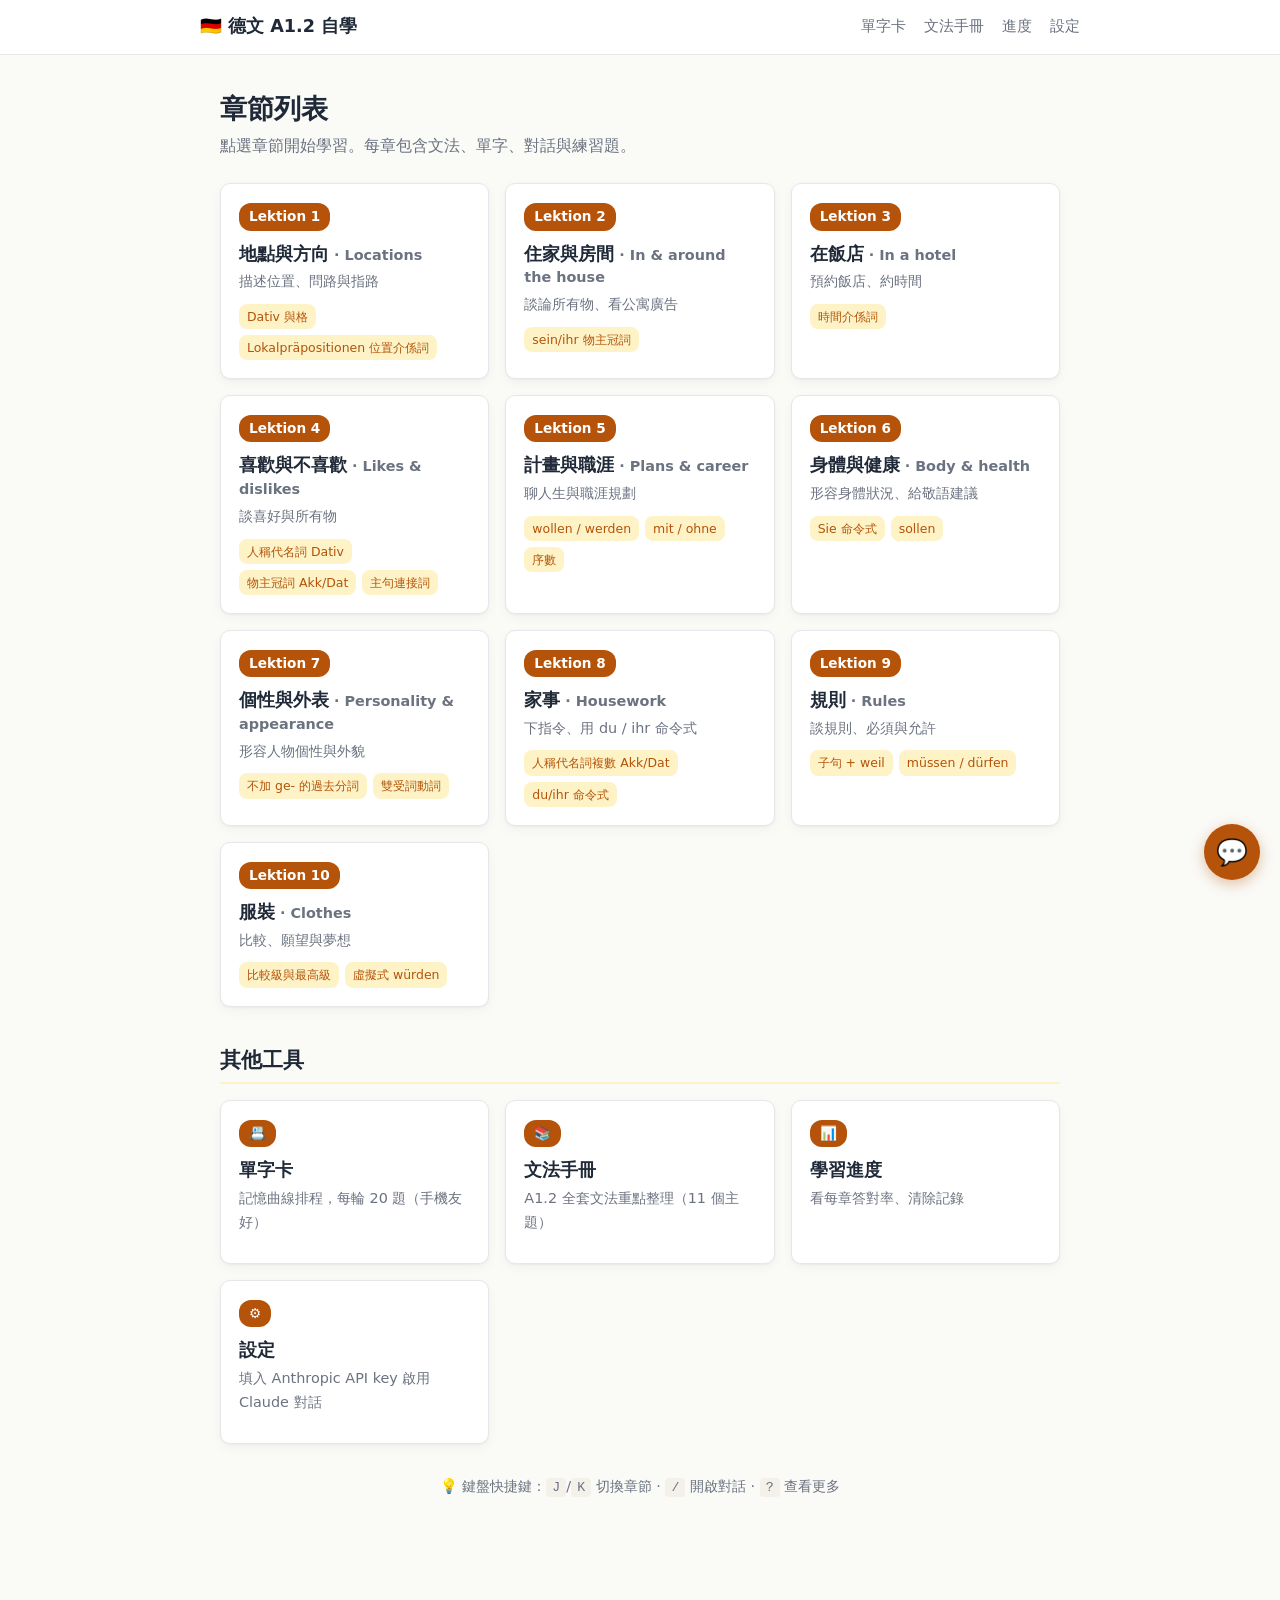
==== index.html @ b582c3e4 "Initial commit: 德文 A1.2 自學網站 - 10 章互動課本內容（255 題練習，6 種題型） - 11 主題文法手冊 - 單字卡功能（記憶曲線 SM-2，每輪 20 題，手機友好）" ====
<!DOCTYPE html>
<html lang="zh-Hant">
<head>
  <meta charset="UTF-8" />
  <meta name="viewport" content="width=device-width, initial-scale=1.0, viewport-fit=cover" />
  <title>德文 A1.2 自學</title>
  <link rel="manifest" href="./manifest.json" />
  <link rel="apple-touch-icon" href="./assets/icon.svg" />
  <meta name="apple-mobile-web-app-capable" content="yes" />
  <meta name="apple-mobile-web-app-title" content="德文 A1.2" />
  <meta name="theme-color" content="#b45309" />
  <link rel="stylesheet" href="./assets/css/style.css" />
</head>
<body>
  <header class="site-header">
    <div class="site-header-inner">
      <h1 class="site-title"><a href="./index.html">🇩🇪 德文 A1.2 自學</a></h1>
      <nav class="site-nav">
        <a href="./flashcards.html">單字卡</a>
        <a href="./grammar.html">文法手冊</a>
        <a href="./progress.html">進度</a>
        <a href="./settings.html">設定</a>
      </nav>
    </div>
  </header>

  <main>
    <h1>章節列表</h1>
    <p class="lead">點選章節開始學習。每章包含文法、單字、對話與練習題。</p>

    <div id="chapter-grid" class="chapter-grid">
      <p class="muted">載入中…</p>
    </div>

    <h2 style="margin-top: 40px;">其他工具</h2>
    <div class="chapter-grid">
      <a href="./flashcards.html" class="chapter-card">
        <span class="num">📇</span>
        <h3>單字卡</h3>
        <p class="topic">記憶曲線排程，每輪 20 題（手機友好）</p>
      </a>
      <a href="./grammar.html" class="chapter-card">
        <span class="num">📚</span>
        <h3>文法手冊</h3>
        <p class="topic">A1.2 全套文法重點整理（11 個主題）</p>
      </a>
      <a href="./progress.html" class="chapter-card">
        <span class="num">📊</span>
        <h3>學習進度</h3>
        <p class="topic">看每章答對率、清除記錄</p>
      </a>
      <a href="./settings.html" class="chapter-card">
        <span class="num">⚙️</span>
        <h3>設定</h3>
        <p class="topic">填入 Anthropic API key 啟用 Claude 對話</p>
      </a>
    </div>

    <p class="muted small" style="margin-top: 30px; text-align: center;">
      💡 鍵盤快捷鍵：<code>J</code>/<code>K</code> 切換章節 · <code>/</code> 開啟對話 · <code>?</code> 查看更多
    </p>
  </main>

  <button id="chat-fab" class="chat-fab" aria-label="開啟 Claude 對話">💬</button>
  <div id="chat-panel" class="chat-panel"></div>
  <div id="toast" class="toast"></div>

  <script src="./assets/js/settings.js"></script>
  <script src="./assets/js/progress.js"></script>
  <script src="./assets/js/api.js"></script>
  <script src="./assets/js/app.js"></script>
  <script src="./assets/js/chat.js"></script>
  <script src="./assets/js/keyboard.js"></script>
  <script>
    App.renderChapterGrid(document.getElementById('chapter-grid'));
  </script>
</body>
</html>
---- assets/css/style.css ----
/* === 德文 A1.2 自學網站 === */

:root {
  --bg: #fafaf7;
  --bg-card: #ffffff;
  --bg-soft: #f3f1ea;
  --text: #1f2937;
  --text-soft: #6b7280;
  --accent: #b45309;        /* 棕橘，配德國啤酒色 */
  --accent-soft: #fef3c7;
  --border: #e5e7eb;
  --good: #15803d;
  --good-soft: #dcfce7;
  --bad: #b91c1c;
  --bad-soft: #fee2e2;
  --de: #1e3a8a;            /* 德文用深藍 */
  --shadow: 0 1px 2px rgba(0,0,0,0.04), 0 4px 12px rgba(0,0,0,0.04);
  --radius: 10px;
  --maxw: 880px;
  --fs: 16px;
}

* { box-sizing: border-box; }

html { font-size: var(--fs); }

body {
  margin: 0;
  font-family: -apple-system, BlinkMacSystemFont, "Noto Sans TC", "PingFang TC", "Microsoft JhengHei", system-ui, sans-serif;
  background: var(--bg);
  color: var(--text);
  line-height: 1.7;
  -webkit-font-smoothing: antialiased;
}

a { color: var(--accent); text-decoration: none; }
a:hover { text-decoration: underline; }

/* === 頁首 === */
.site-header {
  background: var(--bg-card);
  border-bottom: 1px solid var(--border);
  padding: 14px 20px;
  position: sticky;
  top: 0;
  z-index: 50;
}
.site-header-inner {
  max-width: var(--maxw);
  margin: 0 auto;
  display: flex;
  align-items: center;
  justify-content: space-between;
  gap: 16px;
}
.site-title {
  font-size: 1.1rem;
  font-weight: 600;
  margin: 0;
}
.site-title a { color: var(--text); }
.site-nav {
  display: flex;
  gap: 18px;
  font-size: 0.95rem;
}
.site-nav a { color: var(--text-soft); }
.site-nav a:hover { color: var(--accent); }

/* === 主容器 === */
main {
  max-width: var(--maxw);
  margin: 0 auto;
  padding: 28px 20px 120px;
}

h1, h2, h3, h4 { line-height: 1.3; }
h1 { font-size: 1.7rem; margin: 8px 0 6px; }
h2 { font-size: 1.3rem; margin: 32px 0 12px; padding-bottom: 8px; border-bottom: 2px solid var(--accent-soft); }
h3 { font-size: 1.1rem; margin: 24px 0 10px; color: var(--accent); }
h4 { font-size: 1rem; margin: 18px 0 8px; color: var(--text-soft); }

p { margin: 8px 0; }
.lead { color: var(--text-soft); margin: 6px 0 24px; }

/* 德文文字統一樣式 */
.de { color: var(--de); font-weight: 500; }
.zh { color: var(--text); }
.muted { color: var(--text-soft); }
.small { font-size: 0.9rem; }

code, .mono {
  font-family: "SF Mono", Menlo, Consolas, monospace;
  background: var(--bg-soft);
  padding: 2px 6px;
  border-radius: 4px;
  font-size: 0.92em;
}

/* === 章節卡片 (index) === */
.chapter-grid {
  display: grid;
  grid-template-columns: repeat(auto-fill, minmax(260px, 1fr));
  gap: 16px;
  margin: 16px 0;
}
.chapter-card {
  background: var(--bg-card);
  border: 1px solid var(--border);
  border-radius: var(--radius);
  padding: 18px;
  box-shadow: var(--shadow);
  transition: transform 0.15s, box-shadow 0.15s;
  display: block;
}
.chapter-card:hover {
  transform: translateY(-2px);
  box-shadow: 0 6px 20px rgba(0,0,0,0.08);
  text-decoration: none;
}
.chapter-card .num {
  display: inline-block;
  background: var(--accent);
  color: #fff;
  font-weight: 600;
  font-size: 0.85rem;
  padding: 2px 10px;
  border-radius: 12px;
  margin-bottom: 8px;
}
.chapter-card h3 {
  margin: 4px 0 4px;
  color: var(--text);
  font-size: 1.1rem;
}
.chapter-card .topic {
  color: var(--text-soft);
  font-size: 0.9rem;
  margin: 4px 0 10px;
}
.chapter-card .grammar-tags {
  display: flex;
  flex-wrap: wrap;
  gap: 6px;
}
.chapter-card .tag {
  background: var(--accent-soft);
  color: var(--accent);
  padding: 2px 8px;
  border-radius: 8px;
  font-size: 0.78rem;
}
.chapter-card.stub {
  opacity: 0.55;
  pointer-events: none;
}
.chapter-card.stub::after {
  content: "尚未編寫";
  display: inline-block;
  margin-top: 8px;
  font-size: 0.78rem;
  color: var(--text-soft);
  font-style: italic;
}

/* === 章節頁導覽 === */
.chapter-nav {
  display: flex;
  justify-content: space-between;
  align-items: center;
  margin: 20px 0 8px;
  padding: 10px 0;
  border-top: 1px solid var(--border);
  border-bottom: 1px solid var(--border);
  font-size: 0.95rem;
}
.chapter-nav a {
  color: var(--text-soft);
}
.chapter-nav a:hover { color: var(--accent); }
.chapter-nav .center { color: var(--text); font-weight: 500; }

.chapter-progress {
  height: 6px;
  background: var(--bg-soft);
  border-radius: 3px;
  margin: 4px 0 24px;
  overflow: hidden;
}
.chapter-progress > div {
  height: 100%;
  background: var(--accent);
  transition: width 0.3s;
}

/* === Sections (grammar / vocab / dialogue / exercise) === */
.section-block {
  background: var(--bg-card);
  border: 1px solid var(--border);
  border-radius: var(--radius);
  padding: 20px 22px;
  margin: 18px 0;
  box-shadow: var(--shadow);
}
.section-block.intro {
  background: var(--accent-soft);
  border-color: #f5d28a;
}
.section-block .ask-claude {
  float: right;
  font-size: 0.82rem;
  background: transparent;
  border: 1px solid var(--border);
  color: var(--text-soft);
  padding: 4px 10px;
  border-radius: 14px;
  cursor: pointer;
  transition: all 0.15s;
}
.section-block .ask-claude:hover {
  background: var(--accent);
  color: #fff;
  border-color: var(--accent);
}

/* 文法表格 */
table.gtable {
  width: 100%;
  border-collapse: collapse;
  margin: 12px 0;
  font-size: 0.95rem;
}
table.gtable th, table.gtable td {
  border: 1px solid var(--border);
  padding: 8px 10px;
  text-align: left;
}
table.gtable th {
  background: var(--bg-soft);
  font-weight: 600;
}
table.gtable td.case-label {
  background: var(--bg-soft);
  font-weight: 500;
  color: var(--accent);
}
table.gtable .de { color: var(--de); }

/* 例句 */
.examples {
  margin: 12px 0;
  padding: 0;
  list-style: none;
}
.examples li {
  padding: 8px 12px;
  border-left: 3px solid var(--accent);
  background: var(--bg-soft);
  margin: 6px 0;
  border-radius: 0 6px 6px 0;
}
.examples .de { display: block; }
.examples .zh { display: block; color: var(--text-soft); font-size: 0.92em; margin-top: 2px; }

.tip {
  background: var(--accent-soft);
  border-left: 3px solid var(--accent);
  padding: 10px 14px;
  margin: 14px 0;
  border-radius: 0 6px 6px 0;
  font-size: 0.95rem;
}
.tip::before { content: "💡 "; }

/* 單字表 */
.vocab-grid {
  display: grid;
  grid-template-columns: repeat(auto-fill, minmax(240px, 1fr));
  gap: 8px 16px;
  margin: 12px 0;
}
.vocab-item {
  display: flex;
  justify-content: space-between;
  gap: 12px;
  padding: 6px 10px;
  border-radius: 4px;
}
.vocab-item:hover { background: var(--bg-soft); }
.vocab-item .de { font-weight: 500; }
.vocab-item .pl { color: var(--text-soft); font-size: 0.85em; margin-left: 4px; }
.vocab-item .zh { color: var(--text-soft); white-space: nowrap; font-size: 0.92em; }

/* 對話 */
.dialogue {
  background: var(--bg-soft);
  border-radius: var(--radius);
  padding: 12px 16px;
  margin: 12px 0;
}
.dialogue .line {
  display: grid;
  grid-template-columns: 22px 1fr;
  gap: 10px;
  padding: 8px 0;
  border-bottom: 1px dashed var(--border);
}
.dialogue .line:last-child { border-bottom: none; }
.dialogue .speaker {
  font-weight: 700;
  color: var(--accent);
}
.dialogue .de { display: block; }
.dialogue .zh { display: block; color: var(--text-soft); font-size: 0.9em; margin-top: 2px; }

/* === 練習題 === */
.exercise {
  margin: 14px 0;
}
.exercise .instr {
  font-size: 0.95rem;
  color: var(--text-soft);
  margin-bottom: 10px;
}
.exercise-question {
  padding: 12px 14px;
  margin: 10px 0;
  background: #fafafa;
  border-radius: 8px;
  border: 1px solid var(--border);
}
.exercise-question .q-prompt {
  margin-bottom: 8px;
  line-height: 1.9;
}
.exercise-question .q-prompt .blank {
  display: inline-block;
  border-bottom: 2px solid var(--accent);
  min-width: 80px;
  margin: 0 2px;
}
.exercise-question input.q-input,
.exercise-question textarea.q-input {
  font: inherit;
  padding: 5px 10px;
  border: 1px solid var(--border);
  border-radius: 6px;
  font-size: 0.95rem;
  min-width: 100px;
  background: #fff;
}
.exercise-question input.q-input:focus,
.exercise-question textarea.q-input:focus {
  outline: 2px solid var(--accent-soft);
  border-color: var(--accent);
}
.exercise-question textarea.q-input { width: 100%; min-height: 60px; resize: vertical; }

.exercise-question .q-hint {
  font-size: 0.85rem;
  color: var(--text-soft);
  font-style: italic;
  margin-top: 4px;
}
.exercise-question .q-actions {
  margin-top: 10px;
  display: flex;
  gap: 8px;
  align-items: center;
}
.exercise-question button {
  font: inherit;
  padding: 5px 14px;
  border: 1px solid var(--border);
  background: var(--bg-card);
  border-radius: 6px;
  cursor: pointer;
  font-size: 0.9rem;
}
.exercise-question button.primary {
  background: var(--accent);
  color: #fff;
  border-color: var(--accent);
}
.exercise-question button:hover { filter: brightness(0.95); }

.exercise-question.correct {
  background: var(--good-soft);
  border-color: #86efac;
}
.exercise-question.wrong {
  background: var(--bad-soft);
  border-color: #fca5a5;
}
.exercise-question .feedback {
  margin-top: 8px;
  font-size: 0.92rem;
}
.exercise-question.correct .feedback { color: var(--good); }
.exercise-question.wrong .feedback { color: var(--bad); }

/* 選擇題 */
.choice-options {
  display: flex;
  flex-wrap: wrap;
  gap: 8px;
  margin-top: 4px;
}
.choice-options label {
  padding: 6px 12px;
  border: 1px solid var(--border);
  border-radius: 6px;
  cursor: pointer;
  background: #fff;
  font-size: 0.95rem;
}
.choice-options label:hover { background: var(--bg-soft); }
.choice-options label.selected {
  background: var(--accent-soft);
  border-color: var(--accent);
  color: var(--accent);
}
.choice-options input[type="radio"] { display: none; }

/* table-fill */
.tf-table { width: 100%; border-collapse: collapse; margin: 8px 0; }
.tf-table th, .tf-table td { border: 1px solid var(--border); padding: 6px; text-align: center; }
.tf-table input { width: 80px; padding: 3px 6px; font: inherit; border: 1px solid var(--border); border-radius: 4px; }

/* match */
.match-pairs {
  display: grid;
  grid-template-columns: 1fr 1fr;
  gap: 6px 14px;
  align-items: center;
}
.match-pairs .left { font-weight: 500; color: var(--de); }
.match-pairs select { font: inherit; padding: 4px 8px; border: 1px solid var(--border); border-radius: 4px; }

/* === Settings page === */
.form-row {
  margin: 16px 0;
}
.form-row label {
  display: block;
  font-weight: 500;
  margin-bottom: 4px;
}
.form-row input[type="text"],
.form-row input[type="password"],
.form-row select {
  width: 100%;
  padding: 8px 12px;
  border: 1px solid var(--border);
  border-radius: 6px;
  font: inherit;
  font-size: 0.95rem;
}
.form-row .desc {
  font-size: 0.85rem;
  color: var(--text-soft);
  margin-top: 4px;
}

button.btn {
  font: inherit;
  padding: 8px 16px;
  border: 1px solid var(--accent);
  background: var(--accent);
  color: #fff;
  border-radius: 6px;
  cursor: pointer;
  font-size: 0.95rem;
  margin-right: 8px;
}
button.btn.secondary { background: transparent; color: var(--accent); }
button.btn:hover { filter: brightness(0.95); }

.toast {
  position: fixed;
  bottom: 30px;
  left: 50%;
  transform: translateX(-50%);
  background: var(--text);
  color: #fff;
  padding: 10px 18px;
  border-radius: 8px;
  font-size: 0.9rem;
  opacity: 0;
  pointer-events: none;
  transition: opacity 0.2s;
  z-index: 200;
}
.toast.show { opacity: 1; }

/* === Chat panel === */
.chat-fab {
  position: fixed;
  right: 20px;
  bottom: 20px;
  width: 56px;
  height: 56px;
  border-radius: 50%;
  background: var(--accent);
  color: #fff;
  font-size: 1.6rem;
  border: none;
  cursor: pointer;
  box-shadow: 0 4px 14px rgba(180, 83, 9, 0.35);
  z-index: 100;
  display: flex;
  align-items: center;
  justify-content: center;
}
.chat-fab:hover { filter: brightness(1.05); }

.chat-panel {
  position: fixed;
  right: 20px;
  bottom: 90px;
  width: 380px;
  max-width: calc(100vw - 40px);
  height: 540px;
  max-height: calc(100vh - 130px);
  background: var(--bg-card);
  border: 1px solid var(--border);
  border-radius: var(--radius);
  box-shadow: 0 10px 40px rgba(0,0,0,0.18);
  z-index: 101;
  display: none;
  flex-direction: column;
  overflow: hidden;
}
.chat-panel.open { display: flex; }
.chat-header {
  padding: 12px 14px;
  background: var(--accent);
  color: #fff;
  display: flex;
  justify-content: space-between;
  align-items: center;
  font-weight: 500;
}
.chat-header button {
  background: transparent;
  color: #fff;
  border: none;
  font-size: 1.2rem;
  cursor: pointer;
  padding: 0 4px;
}
.chat-header .ctx-pill {
  font-size: 0.78rem;
  opacity: 0.85;
  font-weight: 400;
  margin-left: 8px;
}
.chat-messages {
  flex: 1;
  overflow-y: auto;
  padding: 14px;
  display: flex;
  flex-direction: column;
  gap: 10px;
  background: var(--bg);
}
.chat-msg {
  padding: 10px 12px;
  border-radius: 10px;
  font-size: 0.95rem;
  max-width: 90%;
  line-height: 1.55;
  white-space: pre-wrap;
}
.chat-msg.user {
  background: var(--accent);
  color: #fff;
  align-self: flex-end;
}
.chat-msg.assistant {
  background: var(--bg-card);
  border: 1px solid var(--border);
  align-self: flex-start;
}
.chat-msg.error {
  background: var(--bad-soft);
  color: var(--bad);
  align-self: stretch;
  text-align: center;
  font-size: 0.85rem;
}
.chat-msg .de { color: var(--de); }

.chat-input-row {
  padding: 10px;
  border-top: 1px solid var(--border);
  background: var(--bg-card);
}
.chat-input-row textarea {
  width: 100%;
  border: 1px solid var(--border);
  border-radius: 8px;
  padding: 8px 10px;
  font: inherit;
  font-size: 0.95rem;
  resize: none;
  min-height: 50px;
  max-height: 120px;
}
.chat-input-row textarea:focus { outline: 2px solid var(--accent-soft); border-color: var(--accent); }
.chat-actions-row {
  display: flex;
  justify-content: space-between;
  align-items: center;
  margin-top: 6px;
}
.chat-actions-row .left { font-size: 0.78rem; color: var(--text-soft); }
.chat-actions-row button {
  font: inherit;
  background: var(--accent);
  color: #fff;
  border: none;
  padding: 6px 14px;
  border-radius: 6px;
  cursor: pointer;
  font-size: 0.9rem;
}
.chat-actions-row button:disabled { opacity: 0.5; cursor: wait; }

.chat-empty {
  color: var(--text-soft);
  font-size: 0.9rem;
  text-align: center;
  padding: 30px 10px;
}
.chat-empty .suggestions {
  margin-top: 14px;
  display: flex;
  flex-direction: column;
  gap: 6px;
}
.chat-empty .suggestions button {
  font: inherit;
  font-size: 0.85rem;
  padding: 6px 10px;
  background: var(--bg-card);
  border: 1px solid var(--border);
  border-radius: 6px;
  cursor: pointer;
  text-align: left;
}
.chat-empty .suggestions button:hover { border-color: var(--accent); color: var(--accent); }

/* === Grammar TOC === */
.grammar-toc {
  background: var(--bg-card);
  border: 1px solid var(--border);
  border-radius: var(--radius);
  padding: 14px 18px;
  margin: 16px 0 24px;
  font-size: 0.92rem;
  line-height: 1.9;
  position: sticky;
  top: 60px;
  z-index: 10;
  box-shadow: var(--shadow);
}
.grammar-toc strong { color: var(--accent); margin-right: 8px; }
.grammar-toc a {
  color: var(--text-soft);
  white-space: nowrap;
  display: inline-block;
}
.grammar-toc a:hover { color: var(--accent); }

.grammar-topic {
  scroll-margin-top: 70px;
}

/* === Progress page === */
.progress-summary {
  display: grid;
  grid-template-columns: repeat(auto-fit, minmax(140px, 1fr));
  gap: 12px;
  margin: 16px 0 24px;
}
.stat-card {
  background: var(--bg-card);
  border: 1px solid var(--border);
  border-radius: var(--radius);
  padding: 14px 16px;
  text-align: center;
  box-shadow: var(--shadow);
}
.stat-card .num { font-size: 1.8rem; font-weight: 600; color: var(--accent); display: block; }
.stat-card .label { font-size: 0.85rem; color: var(--text-soft); }

.progress-list { margin: 16px 0; }
.progress-row {
  display: grid;
  grid-template-columns: 64px 1fr auto;
  gap: 14px;
  align-items: center;
  padding: 12px 16px;
  background: var(--bg-card);
  border: 1px solid var(--border);
  border-radius: var(--radius);
  margin: 8px 0;
  text-decoration: none;
  color: var(--text);
  transition: border-color 0.15s;
}
.progress-row:hover { border-color: var(--accent); text-decoration: none; }
.progress-row .num-pill {
  background: var(--accent);
  color: #fff;
  text-align: center;
  padding: 4px 0;
  border-radius: 6px;
  font-size: 0.85rem;
  font-weight: 500;
}
.progress-row.untouched .num-pill { background: var(--border); color: var(--text-soft); }
.progress-row .ch-title { font-weight: 500; }
.progress-row .ch-stats { font-size: 0.85rem; color: var(--text-soft); }
.progress-row .bar {
  width: 120px;
  height: 8px;
  background: var(--bg-soft);
  border-radius: 4px;
  overflow: hidden;
}
.progress-row .bar > div {
  height: 100%;
  background: var(--good);
  transition: width 0.3s;
}
.progress-row.partial .bar > div { background: var(--accent); }

@media (max-width: 600px) {
  .progress-row { grid-template-columns: 50px 1fr; }
  .progress-row .bar { display: none; }
  .grammar-toc { position: static; }
}

/* === Flashcards Setup === */
.flashcard-setup {
  max-width: 600px;
  margin: 0 auto;
}
.fc-section {
  background: var(--bg-card);
  border: 1px solid var(--border);
  border-radius: var(--radius);
  padding: 16px 20px;
  margin: 12px 0;
  box-shadow: var(--shadow);
}
.fc-section h3 {
  margin: 0 0 10px;
  color: var(--text);
  font-size: 1rem;
  border: none;
}
.fc-chapter-list {
  display: flex;
  flex-direction: column;
  gap: 4px;
}
.fc-chapter-row {
  display: flex;
  align-items: center;
  gap: 10px;
  padding: 10px 8px;
  border-radius: 6px;
  cursor: pointer;
  user-select: none;
  font-size: 0.95rem;
  min-height: 44px;
}
.fc-chapter-row:hover { background: var(--bg-soft); }
.fc-chapter-row input { width: 18px; height: 18px; flex-shrink: 0; }
.fc-chapter-row .ch-num {
  display: inline-block;
  background: var(--accent);
  color: #fff;
  font-size: 0.78rem;
  padding: 2px 8px;
  border-radius: 10px;
  font-weight: 500;
  flex-shrink: 0;
  min-width: 36px;
  text-align: center;
}
.fc-chapter-row .ch-name { flex: 1; }
.fc-chapter-row .ch-count { color: var(--text-soft); font-size: 0.85rem; }

.fc-quick-actions {
  display: flex;
  gap: 8px;
  margin-top: 10px;
  flex-wrap: wrap;
}
.fc-quick-actions button {
  font: inherit;
  font-size: 0.85rem;
  padding: 6px 12px;
  background: transparent;
  border: 1px solid var(--border);
  border-radius: 6px;
  cursor: pointer;
  color: var(--text-soft);
}
.fc-quick-actions button:hover { border-color: var(--accent); color: var(--accent); }

.fc-radio-group, .fc-checkbox-group {
  display: flex;
  flex-direction: column;
  gap: 4px;
}
.fc-radio-group label, .fc-checkbox-group label {
  display: flex;
  align-items: center;
  gap: 10px;
  padding: 10px 8px;
  border-radius: 6px;
  cursor: pointer;
  user-select: none;
  font-size: 0.95rem;
  min-height: 44px;
}
.fc-radio-group label:hover, .fc-checkbox-group label:hover { background: var(--bg-soft); }
.fc-radio-group input, .fc-checkbox-group input { width: 18px; height: 18px; }

.fc-summary {
  background: var(--accent-soft);
  border: 1px solid #f5d28a;
  border-radius: var(--radius);
  padding: 14px 18px;
  margin: 16px 0;
  display: grid;
  grid-template-columns: repeat(3, 1fr);
  gap: 8px;
  text-align: center;
}
.fc-summary > div { padding: 4px; }
.fc-summary .num {
  display: block;
  font-size: 1.4rem;
  font-weight: 600;
  color: var(--accent);
}
.fc-summary .label {
  font-size: 0.78rem;
  color: var(--text-soft);
}

.fc-start-btn {
  display: block;
  width: 100%;
  font: inherit;
  font-size: 1.05rem;
  padding: 16px;
  background: var(--accent);
  color: #fff;
  border: none;
  border-radius: var(--radius);
  cursor: pointer;
  margin: 20px 0;
  font-weight: 500;
  min-height: 56px;
}
.fc-start-btn:hover { filter: brightness(1.05); }
.fc-start-btn:disabled { opacity: 0.4; cursor: not-allowed; }

/* === Study Page (full-screen) === */
.study-body {
  background: var(--bg);
  margin: 0;
  height: 100vh;
  height: 100dvh;
  overflow: hidden;
  -webkit-font-smoothing: antialiased;
  user-select: none;
  -webkit-user-select: none;
}
.study-page {
  display: flex;
  flex-direction: column;
  height: 100vh;
  height: 100dvh;
  max-width: 600px;
  margin: 0 auto;
  padding: env(safe-area-inset-top) env(safe-area-inset-right) env(safe-area-inset-bottom) env(safe-area-inset-left);
  position: relative;
}
.study-header {
  display: flex;
  justify-content: space-between;
  align-items: center;
  padding: 12px 16px;
  border-bottom: 1px solid var(--border);
  flex-shrink: 0;
  font-size: 0.95rem;
}
.study-header .end-btn {
  background: transparent;
  border: none;
  font: inherit;
  font-size: 1rem;
  color: var(--text-soft);
  cursor: pointer;
  padding: 4px 8px;
  min-height: 44px;
  min-width: 44px;
}
.study-header .end-btn:hover { color: var(--accent); }
.study-header .progress-text {
  font-weight: 500;
  color: var(--text);
}
.study-header .accent { color: var(--accent); }

.flashcard-area {
  flex: 1;
  display: flex;
  align-items: center;
  justify-content: center;
  padding: 16px;
  cursor: pointer;
  position: relative;
  min-height: 0;
}
.flashcard {
  width: 100%;
  max-width: 500px;
  background: var(--bg-card);
  border: 1px solid var(--border);
  border-radius: 16px;
  box-shadow: 0 4px 20px rgba(0,0,0,0.08);
  padding: 32px 24px;
  display: flex;
  flex-direction: column;
  align-items: center;
  justify-content: center;
  text-align: center;
  min-height: 300px;
  position: relative;
}
.flashcard .source-tag {
  position: absolute;
  top: 14px;
  right: 16px;
  font-size: 0.78rem;
  color: var(--text-soft);
  background: var(--bg-soft);
  padding: 3px 10px;
  border-radius: 12px;
}
.flashcard .direction-tag {
  position: absolute;
  top: 14px;
  left: 16px;
  font-size: 0.78rem;
  color: var(--text-soft);
}
.flashcard .front {
  font-size: 2rem;
  font-weight: 500;
  line-height: 1.3;
  word-break: break-word;
}
.flashcard .front.de { color: var(--de); }
.flashcard .front-meta {
  font-size: 0.95rem;
  color: var(--text-soft);
  margin-top: 6px;
}
.flashcard .divider {
  width: 80%;
  border-top: 2px dashed var(--border);
  margin: 22px 0;
}
.flashcard .back {
  font-size: 1.6rem;
  line-height: 1.4;
  word-break: break-word;
}
.flashcard .back.de { color: var(--de); font-weight: 500; }
.flashcard .ask-btn {
  margin-top: 18px;
  background: transparent;
  border: 1px solid var(--border);
  color: var(--text-soft);
  padding: 6px 14px;
  border-radius: 14px;
  font: inherit;
  font-size: 0.85rem;
  cursor: pointer;
  min-height: 36px;
}
.flashcard .ask-btn:hover {
  background: var(--accent);
  color: #fff;
  border-color: var(--accent);
}
.flashcard .flip-hint {
  position: absolute;
  bottom: 14px;
  font-size: 0.82rem;
  color: var(--text-soft);
  font-style: italic;
}

.rating-bar {
  display: grid;
  grid-template-columns: repeat(4, 1fr);
  gap: 4px;
  padding: 8px 8px calc(8px + env(safe-area-inset-bottom));
  background: var(--bg-card);
  border-top: 1px solid var(--border);
  flex-shrink: 0;
}
.rating-bar.hidden { visibility: hidden; pointer-events: none; }
.rating-bar button {
  font: inherit;
  font-weight: 500;
  border: none;
  border-radius: 10px;
  cursor: pointer;
  padding: 12px 4px;
  display: flex;
  flex-direction: column;
  align-items: center;
  justify-content: center;
  gap: 2px;
  min-height: 64px;
  color: #fff;
  transition: filter 0.1s;
}
.rating-bar button:active { filter: brightness(0.85); }
.rating-bar button .label {
  font-size: 0.95rem;
  line-height: 1;
}
.rating-bar button .interval {
  font-size: 0.72rem;
  opacity: 0.85;
}
.rating-bar button.again  { background: #b91c1c; }
.rating-bar button.hard   { background: #b45309; }
.rating-bar button.good   { background: #15803d; }
.rating-bar button.easy   { background: #1e40af; }

/* Study summary screen */
.study-summary {
  flex: 1;
  display: flex;
  flex-direction: column;
  align-items: center;
  justify-content: center;
  padding: 24px;
  text-align: center;
  gap: 14px;
  overflow-y: auto;
}
.study-summary h1 { font-size: 1.7rem; margin: 0; }
.summary-stats {
  display: grid;
  grid-template-columns: repeat(3, 1fr);
  gap: 10px;
  width: 100%;
  max-width: 400px;
  margin: 10px 0;
}
.summary-stats .stat-card {
  background: var(--bg-card);
  border: 1px solid var(--border);
  border-radius: var(--radius);
  padding: 12px 8px;
}
.summary-due {
  background: var(--bg-soft);
  padding: 12px 18px;
  border-radius: var(--radius);
  font-size: 0.92rem;
  color: var(--text-soft);
}
.summary-actions {
  display: flex;
  flex-direction: column;
  gap: 10px;
  width: 100%;
  max-width: 400px;
  margin-top: 10px;
}
.summary-actions button, .summary-actions a {
  font: inherit;
  font-size: 1rem;
  padding: 14px;
  border-radius: 10px;
  border: 1px solid var(--border);
  background: var(--bg-card);
  cursor: pointer;
  text-decoration: none;
  color: var(--text);
  text-align: center;
  min-height: 52px;
  display: flex;
  align-items: center;
  justify-content: center;
}
.summary-actions button.primary {
  background: var(--accent);
  color: #fff;
  border-color: var(--accent);
  font-weight: 500;
}

/* 手機優化 */
@media (max-width: 600px) {
  .flashcard {
    min-height: 240px;
    padding: 24px 18px;
  }
  .flashcard .front { font-size: 1.7rem; }
  .flashcard .back { font-size: 1.4rem; }
  .rating-bar button { min-height: 60px; }
  .rating-bar button .label { font-size: 0.9rem; }
  .rating-bar button .interval { font-size: 0.68rem; }
  .study-header { padding: 10px 14px; }
  .fc-summary { grid-template-columns: 1fr; gap: 4px; }
}

/* 響應式 */
@media (max-width: 600px) {
  main { padding: 18px 14px 100px; }
  .section-block { padding: 14px; }
  .vocab-grid { grid-template-columns: 1fr; }
  .chat-panel { right: 10px; bottom: 80px; width: calc(100vw - 20px); }
  .chat-fab { right: 14px; bottom: 14px; }
}
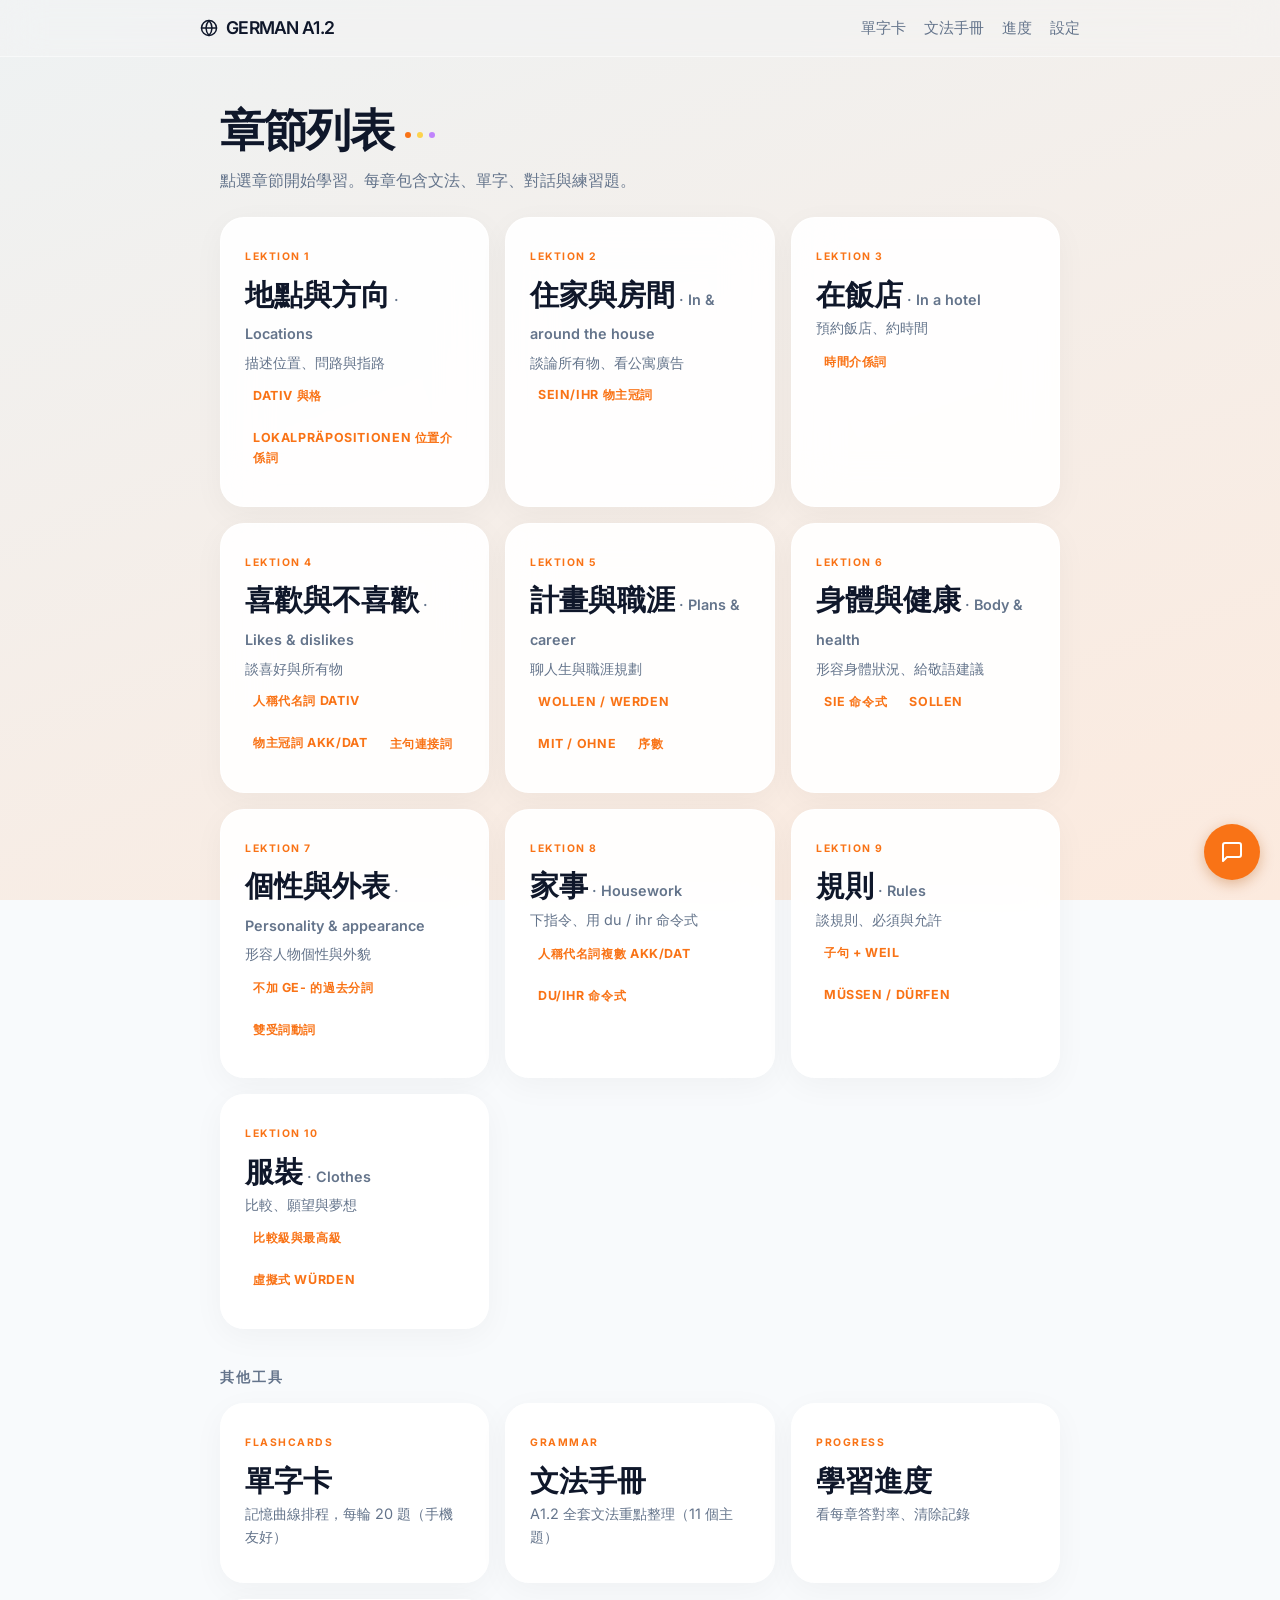
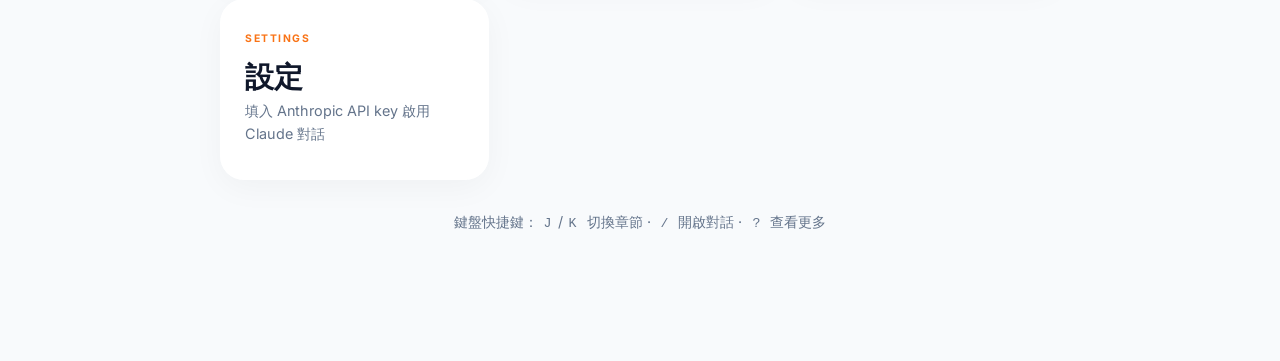
==== commit 70f605d8: "feat: Luminous Minimalism UI redesign - Complete CSS rewrite: atmospheric gradient background with b" ====
--- a/index.html
+++ b/index.html
@@ -8,13 +8,16 @@
   <link rel="apple-touch-icon" href="./assets/icon.svg" />
   <meta name="apple-mobile-web-app-capable" content="yes" />
   <meta name="apple-mobile-web-app-title" content="德文 A1.2" />
-  <meta name="theme-color" content="#b45309" />
+  <meta name="theme-color" content="#ffffff" />
+    <link rel="preconnect" href="https://fonts.googleapis.com" />
+  <link rel="preconnect" href="https://fonts.gstatic.com" crossorigin />
+  <link href="https://fonts.googleapis.com/css2?family=Inter:wght@300;400;500;600;700&display=swap" rel="stylesheet" />
   <link rel="stylesheet" href="./assets/css/style.css" />
 </head>
 <body>
   <header class="site-header">
     <div class="site-header-inner">
-      <h1 class="site-title"><a href="./index.html">🇩🇪 德文 A1.2 自學</a></h1>
+      <h1 class="site-title"><a href="./index.html" style="display:flex;align-items:center;"><svg width="18" height="18" viewBox="0 0 24 24" fill="none" stroke="currentColor" stroke-width="2" stroke-linecap="round" stroke-linejoin="round" style="margin-right:8px;vertical-align:middle;"><circle cx="12" cy="12" r="10"/><line x1="2" y1="12" x2="22" y2="12"/><path d="M12 2a15.3 15.3 0 0 1 4 10 15.3 15.3 0 0 1-4 10 15.3 15.3 0 0 1-4-10 15.3 15.3 0 0 1 4-10z"/></svg> GERMAN A1.2</a></h1>
       <nav class="site-nav">
         <a href="./flashcards.html">單字卡</a>
         <a href="./grammar.html">文法手冊</a>
@@ -25,7 +28,7 @@
   </header>
 
   <main>
-    <h1>章節列表</h1>
+    <h1>章節列表<div class="deco-dots"><span></span><span></span><span></span></div></h1>
     <p class="lead">點選章節開始學習。每章包含文法、單字、對話與練習題。</p>
 
     <div id="chapter-grid" class="chapter-grid">
@@ -35,33 +38,33 @@
     <h2 style="margin-top: 40px;">其他工具</h2>
     <div class="chapter-grid">
       <a href="./flashcards.html" class="chapter-card">
-        <span class="num">📇</span>
+        <span class="num">Flashcards</span>
         <h3>單字卡</h3>
         <p class="topic">記憶曲線排程，每輪 20 題（手機友好）</p>
       </a>
       <a href="./grammar.html" class="chapter-card">
-        <span class="num">📚</span>
+        <span class="num">Grammar</span>
         <h3>文法手冊</h3>
         <p class="topic">A1.2 全套文法重點整理（11 個主題）</p>
       </a>
       <a href="./progress.html" class="chapter-card">
-        <span class="num">📊</span>
+        <span class="num">Progress</span>
         <h3>學習進度</h3>
         <p class="topic">看每章答對率、清除記錄</p>
       </a>
       <a href="./settings.html" class="chapter-card">
-        <span class="num">⚙️</span>
+        <span class="num">Settings</span>
         <h3>設定</h3>
         <p class="topic">填入 Anthropic API key 啟用 Claude 對話</p>
       </a>
     </div>
 
     <p class="muted small" style="margin-top: 30px; text-align: center;">
-      💡 鍵盤快捷鍵：<code>J</code>/<code>K</code> 切換章節 · <code>/</code> 開啟對話 · <code>?</code> 查看更多
+       鍵盤快捷鍵：<code>J</code>/<code>K</code> 切換章節 · <code>/</code> 開啟對話 · <code>?</code> 查看更多
     </p>
   </main>
 
-  <button id="chat-fab" class="chat-fab" aria-label="開啟 Claude 對話">💬</button>
+  <button id="chat-fab" class="chat-fab" aria-label="Open Chat"><svg width="24" height="24" viewBox="0 0 24 24" fill="none" stroke="currentColor" stroke-width="2" stroke-linecap="round" stroke-linejoin="round"><path d="M21 15a2 2 0 0 1-2 2H7l-4 4V5a2 2 0 0 1 2-2h14a2 2 0 0 1 2 2z"/></svg></button>
   <div id="chat-panel" class="chat-panel"></div>
   <div id="toast" class="toast"></div>
 
@@ -74,5 +77,27 @@
   <script>
     App.renderChapterGrid(document.getElementById('chapter-grid'));
   </script>
+    <nav class="mobile-bottom-nav">
+    <a href="./index.html" class="nav-item">
+      <span class="icon"><svg width="20" height="20" viewBox="0 0 24 24" fill="none" stroke="currentColor" stroke-width="1.5" stroke-linecap="round" stroke-linejoin="round"><path d="M3 9l9-7 9 7v11a2 2 0 0 1-2 2H5a2 2 0 0 1-2-2z"/><polyline points="9 22 9 12 15 12 15 22"/></svg></span>
+      <span class="label">首頁</span>
+    </a>
+    <a href="./flashcards.html" class="nav-item">
+      <span class="icon"><svg width="20" height="20" viewBox="0 0 24 24" fill="none" stroke="currentColor" stroke-width="1.5" stroke-linecap="round" stroke-linejoin="round"><rect x="2" y="3" width="20" height="14" rx="2"/><line x1="8" y1="21" x2="16" y2="21"/><line x1="12" y1="17" x2="12" y2="21"/></svg></span>
+      <span class="label">單字卡</span>
+    </a>
+    <a href="./grammar.html" class="nav-item">
+      <span class="icon"><svg width="20" height="20" viewBox="0 0 24 24" fill="none" stroke="currentColor" stroke-width="1.5" stroke-linecap="round" stroke-linejoin="round"><path d="M4 19.5A2.5 2.5 0 0 1 6.5 17H20"/><path d="M6.5 2H20v20H6.5A2.5 2.5 0 0 1 4 19.5v-15A2.5 2.5 0 0 1 6.5 2z"/></svg></span>
+      <span class="label">文法</span>
+    </a>
+    <a href="./progress.html" class="nav-item">
+      <span class="icon"><svg width="20" height="20" viewBox="0 0 24 24" fill="none" stroke="currentColor" stroke-width="1.5" stroke-linecap="round" stroke-linejoin="round"><line x1="18" y1="20" x2="18" y2="10"/><line x1="12" y1="20" x2="12" y2="4"/><line x1="6" y1="20" x2="6" y2="14"/></svg></span>
+      <span class="label">進度</span>
+    </a>
+    <a href="./settings.html" class="nav-item">
+      <span class="icon"><svg width="20" height="20" viewBox="0 0 24 24" fill="none" stroke="currentColor" stroke-width="1.5" stroke-linecap="round" stroke-linejoin="round"><circle cx="12" cy="12" r="3"/><path d="M19.4 15a1.65 1.65 0 0 0 .33 1.82l.06.06a2 2 0 0 1 0 2.83 2 2 0 0 1-2.83 0l-.06-.06a1.65 1.65 0 0 0-1.82-.33 1.65 1.65 0 0 0-1 1.51V21a2 2 0 0 1-2 2 2 2 0 0 1-2-2v-.09A1.65 1.65 0 0 0 9 19.4a1.65 1.65 0 0 0-1.82.33l-.06.06a2 2 0 0 1-2.83 0 2 2 0 0 1 0-2.83l.06-.06A1.65 1.65 0 0 0 4.68 15a1.65 1.65 0 0 0-1.51-1H3a2 2 0 0 1-2-2 2 2 0 0 1 2-2h.09A1.65 1.65 0 0 0 4.6 9a1.65 1.65 0 0 0-.33-1.82l-.06-.06a2 2 0 0 1 0-2.83 2 2 0 0 1 2.83 0l.06.06A1.65 1.65 0 0 0 9 4.68a1.65 1.65 0 0 0 1-1.51V3a2 2 0 0 1 2-2 2 2 0 0 1 2 2v.09a1.65 1.65 0 0 0 1 1.51 1.65 1.65 0 0 0 1.82-.33l.06-.06a2 2 0 0 1 2.83 0 2 2 0 0 1 0 2.83l-.06.06A1.65 1.65 0 0 0 19.4 9a1.65 1.65 0 0 0 1.51 1H21a2 2 0 0 1 2 2 2 2 0 0 1-2 2h-.09a1.65 1.65 0 0 0-1.51 1z"/></svg></span>
+      <span class="label">設定</span>
+    </a>
+  </nav>
 </body>
 </html>
--- a/assets/css/style.css
+++ b/assets/css/style.css
@@ -1,21 +1,21 @@
 /* === 德文 A1.2 自學網站 === */
 
 :root {
-  --bg: #fafaf7;
-  --bg-card: #ffffff;
-  --bg-soft: #f3f1ea;
-  --text: #1f2937;
-  --text-soft: #6b7280;
-  --accent: #b45309;        /* 棕橘，配德國啤酒色 */
-  --accent-soft: #fef3c7;
-  --border: #e5e7eb;
-  --good: #15803d;
-  --good-soft: #dcfce7;
-  --bad: #b91c1c;
-  --bad-soft: #fee2e2;
-  --de: #1e3a8a;            /* 德文用深藍 */
-  --shadow: 0 1px 2px rgba(0,0,0,0.04), 0 4px 12px rgba(0,0,0,0.04);
-  --radius: 10px;
+  --bg-gradient: linear-gradient(160deg, #eef2f3 0%, #fceade 50%, #fde7f9 100%);
+  --bg-solid: #f8fafc;
+  --glass-bg: rgba(255, 255, 255, 0.92);
+  --glass-border: rgba(255, 255, 255, 0.9);
+  --glass-blur: blur(24px);
+  --text-main: #0f172a;
+  --text-muted: #64748b;
+  --accent: #f97316;
+  --de: #4338ca;
+  --good: #34d399;
+  --bad: #60a5fa;
+  --shadow-soft: 0 8px 32px rgba(0, 0, 0, 0.04);
+  --radius-lg: 24px;
+  --radius-md: 16px;
+  --radius-sm: 8px;
   --maxw: 880px;
   --fs: 16px;
 }
@@ -26,11 +26,20 @@
 
 body {
   margin: 0;
-  font-family: -apple-system, BlinkMacSystemFont, "Noto Sans TC", "PingFang TC", "Microsoft JhengHei", system-ui, sans-serif;
-  background: var(--bg);
-  color: var(--text);
-  line-height: 1.7;
+  font-family: "Inter", -apple-system, BlinkMacSystemFont, "Segoe UI", Roboto, Helvetica, Arial, sans-serif;
+  background: var(--bg-solid);
+  background-image: var(--bg-gradient);
+  background-attachment: fixed;
+  background-size: 200% 200%;
+  animation: bg-breathe 15s ease infinite alternate;
+  color: var(--text-main);
+  line-height: 1.6;
   -webkit-font-smoothing: antialiased;
+  min-height: 100vh;
+}
+@keyframes glow-move {
+  0% { background-position: 0% 0%; }
+  100% { background-position: 100% 100%; }
 }
 
 a { color: var(--accent); text-decoration: none; }
@@ -38,9 +47,11 @@
 
 /* === 頁首 === */
 .site-header {
-  background: var(--bg-card);
-  border-bottom: 1px solid var(--border);
-  padding: 14px 20px;
+  background: rgba(244, 244, 246, 0.4);
+  backdrop-filter: blur(20px);
+  -webkit-backdrop-filter: blur(20px);
+  border-bottom: 1px solid rgba(255, 255, 255, 0.5);
+  padding: 16px 20px;
   position: sticky;
   top: 0;
   z-index: 50;
@@ -58,13 +69,13 @@
   font-weight: 600;
   margin: 0;
 }
-.site-title a { color: var(--text); }
+.site-title a { color: var(--text-main); }
 .site-nav {
   display: flex;
   gap: 18px;
   font-size: 0.95rem;
 }
-.site-nav a { color: var(--text-soft); }
+.site-nav a { color: var(--text-muted); }
 .site-nav a:hover { color: var(--accent); }
 
 /* === 主容器 === */
@@ -75,18 +86,18 @@
 }
 
 h1, h2, h3, h4 { line-height: 1.3; }
-h1 { font-size: 1.7rem; margin: 8px 0 6px; }
-h2 { font-size: 1.3rem; margin: 32px 0 12px; padding-bottom: 8px; border-bottom: 2px solid var(--accent-soft); }
-h3 { font-size: 1.1rem; margin: 24px 0 10px; color: var(--accent); }
-h4 { font-size: 1rem; margin: 18px 0 8px; color: var(--text-soft); }
+h1 { font-size: 2.8rem; margin: 16px 0 8px; font-weight: 600; letter-spacing: -0.04em; }
+h2 { font-size: 0.85rem; margin: 48px 0 16px; font-weight: 600; letter-spacing: 0.15em; text-transform: uppercase; color: var(--text-muted); border-bottom: none; }
+h3 { font-size: 1.2rem; margin: 24px 0 10px; font-weight: 500; }
+h4 { font-size: 1rem; margin: 18px 0 8px; color: var(--text-muted); }
 
 p { margin: 8px 0; }
-.lead { color: var(--text-soft); margin: 6px 0 24px; }
+.lead { color: var(--text-muted); margin: 6px 0 24px; }
 
 /* 德文文字統一樣式 */
 .de { color: var(--de); font-weight: 500; }
-.zh { color: var(--text); }
-.muted { color: var(--text-soft); }
+.zh { color: var(--text-main); }
+.muted { color: var(--text-muted); }
 .small { font-size: 0.9rem; }
 
 code, .mono {
@@ -105,21 +116,27 @@
   margin: 16px 0;
 }
 .chapter-card {
-  background: var(--bg-card);
-  border: 1px solid var(--border);
-  border-radius: var(--radius);
-  padding: 18px;
-  box-shadow: var(--shadow);
-  transition: transform 0.15s, box-shadow 0.15s;
+  background: var(--glass-bg);
+  backdrop-filter: var(--glass-blur);
+  -webkit-backdrop-filter: var(--glass-blur);
+  border: 1px solid var(--glass-border);
+  border-radius: var(--radius-lg);
+  box-shadow: var(--shadow-soft);
+  padding: 24px;
   display: block;
+  transition: transform 0.2s, background 0.2s;
+  text-decoration: none;
 }
 .chapter-card:hover {
-  transform: translateY(-2px);
-  box-shadow: 0 6px 20px rgba(0,0,0,0.08);
+  transform: translateY(-4px) scale(1.01);
+  box-shadow: var(--shadow-hover);
+  border-color: var(--accent-soft);
   text-decoration: none;
 }
 .chapter-card .num {
   display: inline-block;
+  text-transform: uppercase;
+  letter-spacing: 0.05em;
   background: var(--accent);
   color: #fff;
   font-weight: 600;
@@ -130,11 +147,11 @@
 }
 .chapter-card h3 {
   margin: 4px 0 4px;
-  color: var(--text);
+  color: var(--text-main);
   font-size: 1.1rem;
 }
 .chapter-card .topic {
-  color: var(--text-soft);
+  color: var(--text-muted);
   font-size: 0.9rem;
   margin: 4px 0 10px;
 }
@@ -145,6 +162,8 @@
 }
 .chapter-card .tag {
   background: var(--accent-soft);
+  text-transform: uppercase;
+  letter-spacing: 0.05em;
   color: var(--accent);
   padding: 2px 8px;
   border-radius: 8px;
@@ -159,7 +178,7 @@
   display: inline-block;
   margin-top: 8px;
   font-size: 0.78rem;
-  color: var(--text-soft);
+  color: var(--text-muted);
   font-style: italic;
 }
 
@@ -175,32 +194,24 @@
   font-size: 0.95rem;
 }
 .chapter-nav a {
-  color: var(--text-soft);
+  color: var(--text-muted);
 }
 .chapter-nav a:hover { color: var(--accent); }
-.chapter-nav .center { color: var(--text); font-weight: 500; }
-
-.chapter-progress {
-  height: 6px;
-  background: var(--bg-soft);
-  border-radius: 3px;
-  margin: 4px 0 24px;
-  overflow: hidden;
-}
-.chapter-progress > div {
-  height: 100%;
-  background: var(--accent);
-  transition: width 0.3s;
-}
+.chapter-nav .center { color: var(--text-main); font-weight: 500; }
+
+
+
 
 /* === Sections (grammar / vocab / dialogue / exercise) === */
 .section-block {
-  background: var(--bg-card);
-  border: 1px solid var(--border);
-  border-radius: var(--radius);
-  padding: 20px 22px;
-  margin: 18px 0;
-  box-shadow: var(--shadow);
+  background: var(--glass-bg);
+  backdrop-filter: var(--glass-blur);
+  -webkit-backdrop-filter: var(--glass-blur);
+  border: 1px solid var(--glass-border);
+  border-radius: var(--radius-lg);
+  box-shadow: var(--shadow-soft);
+  padding: 24px;
+  margin: 20px 0;
 }
 .section-block.intro {
   background: var(--accent-soft);
@@ -211,7 +222,7 @@
   font-size: 0.82rem;
   background: transparent;
   border: 1px solid var(--border);
-  color: var(--text-soft);
+  color: var(--text-muted);
   padding: 4px 10px;
   border-radius: 14px;
   cursor: pointer;
@@ -260,7 +271,7 @@
   border-radius: 0 6px 6px 0;
 }
 .examples .de { display: block; }
-.examples .zh { display: block; color: var(--text-soft); font-size: 0.92em; margin-top: 2px; }
+.examples .zh { display: block; color: var(--text-muted); font-size: 0.92em; margin-top: 2px; }
 
 .tip {
   background: var(--accent-soft);
@@ -288,8 +299,8 @@
 }
 .vocab-item:hover { background: var(--bg-soft); }
 .vocab-item .de { font-weight: 500; }
-.vocab-item .pl { color: var(--text-soft); font-size: 0.85em; margin-left: 4px; }
-.vocab-item .zh { color: var(--text-soft); white-space: nowrap; font-size: 0.92em; }
+.vocab-item .pl { color: var(--text-muted); font-size: 0.85em; margin-left: 4px; }
+.vocab-item .zh { color: var(--text-muted); white-space: nowrap; font-size: 0.92em; }
 
 /* 對話 */
 .dialogue {
@@ -311,7 +322,7 @@
   color: var(--accent);
 }
 .dialogue .de { display: block; }
-.dialogue .zh { display: block; color: var(--text-soft); font-size: 0.9em; margin-top: 2px; }
+.dialogue .zh { display: block; color: var(--text-muted); font-size: 0.9em; margin-top: 2px; }
 
 /* === 練習題 === */
 .exercise {
@@ -319,7 +330,7 @@
 }
 .exercise .instr {
   font-size: 0.95rem;
-  color: var(--text-soft);
+  color: var(--text-muted);
   margin-bottom: 10px;
 }
 .exercise-question {
@@ -358,7 +369,7 @@
 
 .exercise-question .q-hint {
   font-size: 0.85rem;
-  color: var(--text-soft);
+  color: var(--text-muted);
   font-style: italic;
   margin-top: 4px;
 }
@@ -458,7 +469,7 @@
 }
 .form-row .desc {
   font-size: 0.85rem;
-  color: var(--text-soft);
+  color: var(--text-muted);
   margin-top: 4px;
 }
 
@@ -474,14 +485,15 @@
   margin-right: 8px;
 }
 button.btn.secondary { background: transparent; color: var(--accent); }
-button.btn:hover { filter: brightness(0.95); }
+button.btn:hover { filter: brightness(0.95); transform: translateY(-1px); box-shadow: 0 4px 6px -1px rgba(234,88,12,0.2); }
+button.btn { transition: all 0.2s ease; }
 
 .toast {
   position: fixed;
   bottom: 30px;
   left: 50%;
   transform: translateX(-50%);
-  background: var(--text);
+  background: var(--text-main);
   color: #fff;
   padding: 10px 18px;
   border-radius: 8px;
@@ -512,7 +524,16 @@
   align-items: center;
   justify-content: center;
 }
-.chat-fab:hover { filter: brightness(1.05); }
+.chat-fab {
+  transition: transform 0.2s, box-shadow 0.2s, filter 0.2s;
+  animation: pulse-soft 3s infinite;
+}
+@keyframes pulse-soft {
+  0% { box-shadow: 0 4px 14px rgba(234, 88, 12, 0.35); }
+  50% { box-shadow: 0 4px 24px rgba(234, 88, 12, 0.6); }
+  100% { box-shadow: 0 4px 14px rgba(234, 88, 12, 0.35); }
+}
+.chat-fab:hover { filter: brightness(1.05); transform: scale(1.08); animation: none; }
 
 .chat-panel {
   position: fixed;
@@ -614,7 +635,7 @@
   align-items: center;
   margin-top: 6px;
 }
-.chat-actions-row .left { font-size: 0.78rem; color: var(--text-soft); }
+.chat-actions-row .left { font-size: 0.78rem; color: var(--text-muted); }
 .chat-actions-row button {
   font: inherit;
   background: var(--accent);
@@ -628,7 +649,7 @@
 .chat-actions-row button:disabled { opacity: 0.5; cursor: wait; }
 
 .chat-empty {
-  color: var(--text-soft);
+  color: var(--text-muted);
   font-size: 0.9rem;
   text-align: center;
   padding: 30px 10px;
@@ -653,21 +674,21 @@
 
 /* === Grammar TOC === */
 .grammar-toc {
-  background: var(--bg-card);
-  border: 1px solid var(--border);
-  border-radius: var(--radius);
-  padding: 14px 18px;
-  margin: 16px 0 24px;
-  font-size: 0.92rem;
-  line-height: 1.9;
+  background: var(--glass-bg);
+  backdrop-filter: var(--glass-blur);
+  -webkit-backdrop-filter: var(--glass-blur);
+  border: 1px solid var(--glass-border);
+  border-radius: var(--radius-lg);
+  box-shadow: var(--shadow-soft);
+  padding: 20px;
+  margin: 20px 0 32px;
   position: sticky;
-  top: 60px;
+  top: 80px;
   z-index: 10;
-  box-shadow: var(--shadow);
 }
 .grammar-toc strong { color: var(--accent); margin-right: 8px; }
 .grammar-toc a {
-  color: var(--text-soft);
+  color: var(--text-muted);
   white-space: nowrap;
   display: inline-block;
 }
@@ -685,31 +706,22 @@
   margin: 16px 0 24px;
 }
 .stat-card {
-  background: var(--bg-card);
-  border: 1px solid var(--border);
-  border-radius: var(--radius);
-  padding: 14px 16px;
+  background: var(--glass-bg);
+  backdrop-filter: var(--glass-blur);
+  -webkit-backdrop-filter: var(--glass-blur);
+  border: 1px solid var(--glass-border);
+  border-radius: var(--radius-lg);
+  box-shadow: var(--shadow-soft);
+  padding: 20px 16px;
   text-align: center;
-  box-shadow: var(--shadow);
+  display: flex;
+  flex-direction: column;
 }
 .stat-card .num { font-size: 1.8rem; font-weight: 600; color: var(--accent); display: block; }
-.stat-card .label { font-size: 0.85rem; color: var(--text-soft); }
+.stat-card .label { font-size: 0.85rem; color: var(--text-muted); }
 
 .progress-list { margin: 16px 0; }
-.progress-row {
-  display: grid;
-  grid-template-columns: 64px 1fr auto;
-  gap: 14px;
-  align-items: center;
-  padding: 12px 16px;
-  background: var(--bg-card);
-  border: 1px solid var(--border);
-  border-radius: var(--radius);
-  margin: 8px 0;
-  text-decoration: none;
-  color: var(--text);
-  transition: border-color 0.15s;
-}
+
 .progress-row:hover { border-color: var(--accent); text-decoration: none; }
 .progress-row .num-pill {
   background: var(--accent);
@@ -720,27 +732,29 @@
   font-size: 0.85rem;
   font-weight: 500;
 }
-.progress-row.untouched .num-pill { background: var(--border); color: var(--text-soft); }
+.progress-row.untouched .num-pill { background: var(--border); color: var(--text-muted); }
 .progress-row .ch-title { font-weight: 500; }
-.progress-row .ch-stats { font-size: 0.85rem; color: var(--text-soft); }
-.progress-row .bar {
-  width: 120px;
-  height: 8px;
-  background: var(--bg-soft);
-  border-radius: 4px;
-  overflow: hidden;
-}
-.progress-row .bar > div {
-  height: 100%;
-  background: var(--good);
-  transition: width 0.3s;
-}
-.progress-row.partial .bar > div { background: var(--accent); }
+.progress-row .ch-stats { font-size: 0.85rem; color: var(--text-muted); }
+
+
+
 
 @media (max-width: 600px) {
-  .progress-row { grid-template-columns: 50px 1fr; }
-  .progress-row .bar { display: none; }
-  .grammar-toc { position: static; }
+  
+  
+  .grammar-toc {
+  background: var(--glass-bg);
+  backdrop-filter: var(--glass-blur);
+  -webkit-backdrop-filter: var(--glass-blur);
+  border: 1px solid var(--glass-border);
+  border-radius: var(--radius-lg);
+  box-shadow: var(--shadow-soft);
+  padding: 20px;
+  margin: 20px 0 32px;
+  position: sticky;
+  top: 80px;
+  z-index: 10;
+}
 }
 
 /* === Flashcards Setup === */
@@ -758,7 +772,7 @@
 }
 .fc-section h3 {
   margin: 0 0 10px;
-  color: var(--text);
+  color: var(--text-main);
   font-size: 1rem;
   border: none;
 }
@@ -792,8 +806,76 @@
   min-width: 36px;
   text-align: center;
 }
-.fc-chapter-row .ch-name { flex: 1; }
-.fc-chapter-row .ch-count { color: var(--text-soft); font-size: 0.85rem; }
+.fc-chapter-row .ch-name { flex: 1; min-width: 0; }
+.fc-chapter-row .ch-count {
+  color: var(--text-muted);
+  font-size: 0.8rem;
+  font-variant-numeric: tabular-nums;
+  white-space: nowrap;
+  flex-shrink: 0;
+}
+.fc-chapter-row .ch-progress-bar {
+  display: block;
+  height: 3px;
+  background: var(--bg-soft);
+  border-radius: 2px;
+  margin-top: 4px;
+  overflow: hidden;
+}
+.fc-chapter-row .ch-progress-bar > span {
+  display: block;
+  height: 100%;
+  background: var(--good);
+  transition: width 0.3s;
+}
+
+/* 統計圖 */
+.fc-stats-summary {
+  display: grid;
+  grid-template-columns: repeat(3, 1fr);
+  gap: 8px;
+  margin-bottom: 12px;
+}
+.fc-stats-summary > div {
+  background: var(--bg-soft);
+  padding: 10px 4px;
+  border-radius: 8px;
+  text-align: center;
+  display: flex;
+  flex-direction: column;
+}
+.fc-stats-summary strong {
+  font-size: 1.3rem;
+  color: var(--accent);
+  line-height: 1;
+  margin-bottom: 4px;
+}
+.fc-stats-summary span {
+  font-size: 0.75rem;
+  color: var(--text-muted);
+}
+.fc-stats-chart {
+  width: 100%;
+  height: auto;
+  display: block;
+  margin: 12px 0 8px;
+}
+
+#fc-stats summary {
+  cursor: pointer;
+  padding: 4px 0;
+  list-style: none;
+}
+#fc-stats summary::-webkit-details-marker { display: none; }
+#fc-stats summary::before {
+  content: '▶ ';
+  display: inline-block;
+  transition: transform 0.15s;
+  color: var(--accent);
+}
+#fc-stats[open] summary::before {
+  transform: rotate(90deg);
+}
 
 .fc-quick-actions {
   display: flex;
@@ -809,7 +891,7 @@
   border: 1px solid var(--border);
   border-radius: 6px;
   cursor: pointer;
-  color: var(--text-soft);
+  color: var(--text-muted);
 }
 .fc-quick-actions button:hover { border-color: var(--accent); color: var(--accent); }
 
@@ -833,14 +915,17 @@
 .fc-radio-group input, .fc-checkbox-group input { width: 18px; height: 18px; }
 
 .fc-summary {
-  background: var(--accent-soft);
-  border: 1px solid #f5d28a;
-  border-radius: var(--radius);
-  padding: 14px 18px;
-  margin: 16px 0;
+  background: var(--glass-bg);
+  backdrop-filter: var(--glass-blur);
+  -webkit-backdrop-filter: var(--glass-blur);
+  border: 1px solid var(--glass-border);
+  border-radius: var(--radius-lg);
+  box-shadow: var(--shadow-soft);
+  padding: 24px;
+  margin: 20px 0;
   display: grid;
   grid-template-columns: repeat(3, 1fr);
-  gap: 8px;
+  gap: 12px;
   text-align: center;
 }
 .fc-summary > div { padding: 4px; }
@@ -852,7 +937,7 @@
 }
 .fc-summary .label {
   font-size: 0.78rem;
-  color: var(--text-soft);
+  color: var(--text-muted);
 }
 
 .fc-start-btn {
@@ -875,14 +960,21 @@
 
 /* === Study Page (full-screen) === */
 .study-body {
-  background: var(--bg);
   margin: 0;
-  height: 100vh;
-  height: 100dvh;
-  overflow: hidden;
+  font-family: "Inter", -apple-system, BlinkMacSystemFont, "Segoe UI", Roboto, Helvetica, Arial, sans-serif;
+  background: var(--bg-solid);
+  background-image: var(--bg-gradient);
+  background-attachment: fixed;
+  background-size: 200% 200%;
+  animation: bg-breathe 15s ease infinite alternate;
+  color: var(--text-main);
+  line-height: 1.6;
   -webkit-font-smoothing: antialiased;
-  user-select: none;
-  -webkit-user-select: none;
+  min-height: 100vh;
+}
+@keyframes glow-move {
+  0% { background-position: 0% 0%; }
+  100% { background-position: 100% 100%; }
 }
 .study-page {
   display: flex;
@@ -908,7 +1000,7 @@
   border: none;
   font: inherit;
   font-size: 1rem;
-  color: var(--text-soft);
+  color: var(--text-muted);
   cursor: pointer;
   padding: 4px 8px;
   min-height: 44px;
@@ -917,7 +1009,7 @@
 .study-header .end-btn:hover { color: var(--accent); }
 .study-header .progress-text {
   font-weight: 500;
-  color: var(--text);
+  color: var(--text-main);
 }
 .study-header .accent { color: var(--accent); }
 
@@ -932,27 +1024,29 @@
   min-height: 0;
 }
 .flashcard {
+  background: var(--glass-bg);
+  backdrop-filter: var(--glass-blur);
+  -webkit-backdrop-filter: var(--glass-blur);
+  border: 1px solid var(--glass-border);
+  border-radius: var(--radius-lg);
+  box-shadow: var(--shadow-soft);
+  padding: 40px 24px;
+  display: flex;
+  flex-direction: column;
+  align-items: center;
+  justify-content: center;
+  text-align: center;
+  min-height: 320px;
+  position: relative;
   width: 100%;
   max-width: 500px;
-  background: var(--bg-card);
-  border: 1px solid var(--border);
-  border-radius: 16px;
-  box-shadow: 0 4px 20px rgba(0,0,0,0.08);
-  padding: 32px 24px;
-  display: flex;
-  flex-direction: column;
-  align-items: center;
-  justify-content: center;
-  text-align: center;
-  min-height: 300px;
-  position: relative;
 }
 .flashcard .source-tag {
   position: absolute;
   top: 14px;
   right: 16px;
   font-size: 0.78rem;
-  color: var(--text-soft);
+  color: var(--text-muted);
   background: var(--bg-soft);
   padding: 3px 10px;
   border-radius: 12px;
@@ -962,7 +1056,7 @@
   top: 14px;
   left: 16px;
   font-size: 0.78rem;
-  color: var(--text-soft);
+  color: var(--text-muted);
 }
 .flashcard .front {
   font-size: 2rem;
@@ -973,7 +1067,7 @@
 .flashcard .front.de { color: var(--de); }
 .flashcard .front-meta {
   font-size: 0.95rem;
-  color: var(--text-soft);
+  color: var(--text-muted);
   margin-top: 6px;
 }
 .flashcard .divider {
@@ -991,7 +1085,7 @@
   margin-top: 18px;
   background: transparent;
   border: 1px solid var(--border);
-  color: var(--text-soft);
+  color: var(--text-muted);
   padding: 6px 14px;
   border-radius: 14px;
   font: inherit;
@@ -1008,7 +1102,7 @@
   position: absolute;
   bottom: 14px;
   font-size: 0.82rem;
-  color: var(--text-soft);
+  color: var(--text-muted);
   font-style: italic;
 }
 
@@ -1074,17 +1168,23 @@
   margin: 10px 0;
 }
 .summary-stats .stat-card {
-  background: var(--bg-card);
-  border: 1px solid var(--border);
-  border-radius: var(--radius);
-  padding: 12px 8px;
+  background: var(--glass-bg);
+  backdrop-filter: var(--glass-blur);
+  -webkit-backdrop-filter: var(--glass-blur);
+  border: 1px solid var(--glass-border);
+  border-radius: var(--radius-lg);
+  box-shadow: var(--shadow-soft);
+  padding: 20px 16px;
+  text-align: center;
+  display: flex;
+  flex-direction: column;
 }
 .summary-due {
   background: var(--bg-soft);
   padding: 12px 18px;
   border-radius: var(--radius);
   font-size: 0.92rem;
-  color: var(--text-soft);
+  color: var(--text-muted);
 }
 .summary-actions {
   display: flex;
@@ -1103,7 +1203,7 @@
   background: var(--bg-card);
   cursor: pointer;
   text-decoration: none;
-  color: var(--text);
+  color: var(--text-main);
   text-align: center;
   min-height: 52px;
   display: flex;
@@ -1120,23 +1220,271 @@
 /* 手機優化 */
 @media (max-width: 600px) {
   .flashcard {
-    min-height: 240px;
-    padding: 24px 18px;
-  }
+  background: var(--glass-bg);
+  backdrop-filter: var(--glass-blur);
+  -webkit-backdrop-filter: var(--glass-blur);
+  border: 1px solid var(--glass-border);
+  border-radius: var(--radius-lg);
+  box-shadow: var(--shadow-soft);
+  padding: 40px 24px;
+  display: flex;
+  flex-direction: column;
+  align-items: center;
+  justify-content: center;
+  text-align: center;
+  min-height: 320px;
+  position: relative;
+  width: 100%;
+  max-width: 500px;
+}
   .flashcard .front { font-size: 1.7rem; }
   .flashcard .back { font-size: 1.4rem; }
   .rating-bar button { min-height: 60px; }
   .rating-bar button .label { font-size: 0.9rem; }
   .rating-bar button .interval { font-size: 0.68rem; }
   .study-header { padding: 10px 14px; }
-  .fc-summary { grid-template-columns: 1fr; gap: 4px; }
+  .fc-summary {
+  background: var(--glass-bg);
+  backdrop-filter: var(--glass-blur);
+  -webkit-backdrop-filter: var(--glass-blur);
+  border: 1px solid var(--glass-border);
+  border-radius: var(--radius-lg);
+  box-shadow: var(--shadow-soft);
+  padding: 24px;
+  margin: 20px 0;
+  display: grid;
+  grid-template-columns: repeat(3, 1fr);
+  gap: 12px;
+  text-align: center;
+}
 }
 
 /* 響應式 */
 @media (max-width: 600px) {
   main { padding: 18px 14px 100px; }
-  .section-block { padding: 14px; }
+  .section-block {
+  background: var(--glass-bg);
+  backdrop-filter: var(--glass-blur);
+  -webkit-backdrop-filter: var(--glass-blur);
+  border: 1px solid var(--glass-border);
+  border-radius: var(--radius-lg);
+  box-shadow: var(--shadow-soft);
+  padding: 24px;
+  margin: 20px 0;
+}
   .vocab-grid { grid-template-columns: 1fr; }
   .chat-panel { right: 10px; bottom: 80px; width: calc(100vw - 20px); }
   .chat-fab { right: 14px; bottom: 14px; }
 }
+
+
+/* === 行動版底部導覽列 (Mobile Bottom Nav) === */
+.mobile-bottom-nav {
+  display: none;
+  position: fixed;
+  bottom: 0;
+  left: 0;
+  right: 0;
+  background: rgba(255, 255, 255, 0.9);
+  backdrop-filter: blur(16px);
+  -webkit-backdrop-filter: blur(16px);
+  border-top: 1px solid var(--border);
+  z-index: 90;
+  padding-bottom: env(safe-area-inset-bottom);
+}
+.mobile-bottom-nav .nav-item {
+  flex: 1;
+  display: flex;
+  flex-direction: column;
+  align-items: center;
+  justify-content: center;
+  padding: 10px 0 6px;
+  color: var(--text-muted);
+  text-decoration: none;
+  transition: color 0.2s;
+}
+.mobile-bottom-nav .nav-item:hover,
+.mobile-bottom-nav .nav-item:active {
+  color: var(--accent);
+}
+.mobile-bottom-nav .icon {
+  font-size: 1.4rem;
+  margin-bottom: 2px;
+}
+.mobile-bottom-nav .label {
+  font-size: 0.7rem;
+  font-weight: 500;
+}
+
+@media (max-width: 640px) {
+  .site-nav { display: none; }
+  .mobile-bottom-nav { display: flex; }
+  main { padding-bottom: 100px; }
+  
+  .chat-fab {
+    bottom: calc(75px + env(safe-area-inset-bottom));
+  }
+  .chat-panel {
+    bottom: calc(140px + env(safe-area-inset-bottom));
+    height: 60vh;
+  }
+}
+
+
+
+
+
+
+.progress-row.partial .bar > div { background: linear-gradient(90deg, var(--bad), var(--good)); }
+
+.chapter-card .num, .tag, .source-tag, .direction-tag, .label {
+  text-transform: uppercase;
+  letter-spacing: 0.15em;
+  font-size: 0.65rem;
+  font-weight: 700;
+  color: var(--accent);
+  background: transparent;
+  padding: 0;
+  margin-bottom: 12px;
+}
+.stat-card .num, .fc-summary .num {
+  font-size: 3.5rem;
+  font-weight: 600;
+  color: var(--text-main);
+  letter-spacing: -0.04em;
+  line-height: 1;
+  margin-bottom: 8px;
+}
+.chapter-card h3 {
+  font-size: 1.8rem;
+  font-weight: 600;
+  margin: 0 0 4px;
+  line-height: 1.2;
+}
+.mobile-bottom-nav .nav-item {
+  font-size: 0.65rem;
+  font-weight: 600;
+  letter-spacing: 0.1em;
+  text-transform: uppercase;
+}
+.mobile-bottom-nav .icon {
+  display: flex;
+  align-items: center;
+  justify-content: center;
+  margin-bottom: 4px;
+}
+.mobile-bottom-nav .icon svg {
+  width: 20px;
+  height: 20px;
+  stroke: currentColor;
+}
+
+.chapter-progress {
+  height: 8px;
+  border-radius: 99px;
+  background: rgba(0, 0, 0, 0.05);
+  margin: 8px 0 24px;
+  overflow: hidden;
+}
+.chapter-progress > div {
+  height: 100%;
+  border-radius: 99px;
+  background: linear-gradient(90deg, #f97316, #a855f7);
+  transition: width 0.5s ease-out;
+}
+
+.progress-row {
+  display: grid;
+  grid-template-columns: 80px 1fr auto;
+  gap: 16px;
+  align-items: center;
+  padding: 16px 20px;
+  background: var(--glass-bg);
+  backdrop-filter: var(--glass-blur);
+  border: 1px solid var(--glass-border);
+  border-radius: var(--radius-md);
+  margin: 12px 0;
+  text-decoration: none;
+  color: var(--text-main);
+  box-shadow: var(--shadow-soft);
+}
+.progress-row .bar {
+  width: 100px;
+  height: 8px;
+  border-radius: 99px;
+  background: rgba(0, 0, 0, 0.05);
+  overflow: hidden;
+}
+.progress-row .bar > div {
+  height: 100%;
+  border-radius: 99px;
+  background: linear-gradient(90deg, #f97316, #a855f7);
+  transition: width 0.5s ease-out;
+}
+.progress-row .num-pill {
+  font-size: 1.2rem;
+  font-weight: 500;
+  color: var(--text-main);
+}
+.progress-row .ch-stats {
+  font-size: 0.75rem;
+  text-transform: uppercase;
+  letter-spacing: 0.05em;
+  color: var(--text-muted);
+  font-weight: 600;
+  margin-top: 4px;
+  display: block;
+}
+
+@keyframes bg-breathe {
+  0% { background-position: 0% 0%; }
+  100% { background-position: 100% 100%; }
+}
+
+/* Decorative elements */
+.deco-dots {
+  display: inline-flex;
+  gap: 6px;
+  align-items: center;
+  margin-left: 12px;
+  vertical-align: middle;
+}
+.deco-dots span {
+  width: 6px;
+  height: 6px;
+  border-radius: 50%;
+}
+.deco-dots span:nth-child(1) { background: #f97316; } /* Orange */
+.deco-dots span:nth-child(2) { background: #fcd34d; } /* Yellow */
+.deco-dots span:nth-child(3) { background: #c084fc; } /* Purple */
+
+.sunburst-icon {
+  width: 24px;
+  height: 24px;
+  stroke: var(--text-main);
+  stroke-width: 1.5;
+  fill: none;
+  opacity: 0.8;
+}
+
+.unit {
+  font-size: 0.5em;
+  color: var(--text-muted);
+  font-weight: 500;
+  margin-left: 2px;
+}
+
+/* Chat panel solid background */
+.chat-panel {
+  background: #ffffff !important;
+  backdrop-filter: none !important;
+  -webkit-backdrop-filter: none !important;
+  box-shadow: 0 10px 40px rgba(0,0,0,0.1) !important;
+}
+.chat-header {
+  background: #f8fafc;
+  color: var(--text-main);
+  border-bottom: 1px solid rgba(0,0,0,0.05);
+}
+.chat-header button { color: var(--text-main); }
+.chat-msg.user { background: var(--text-main); }
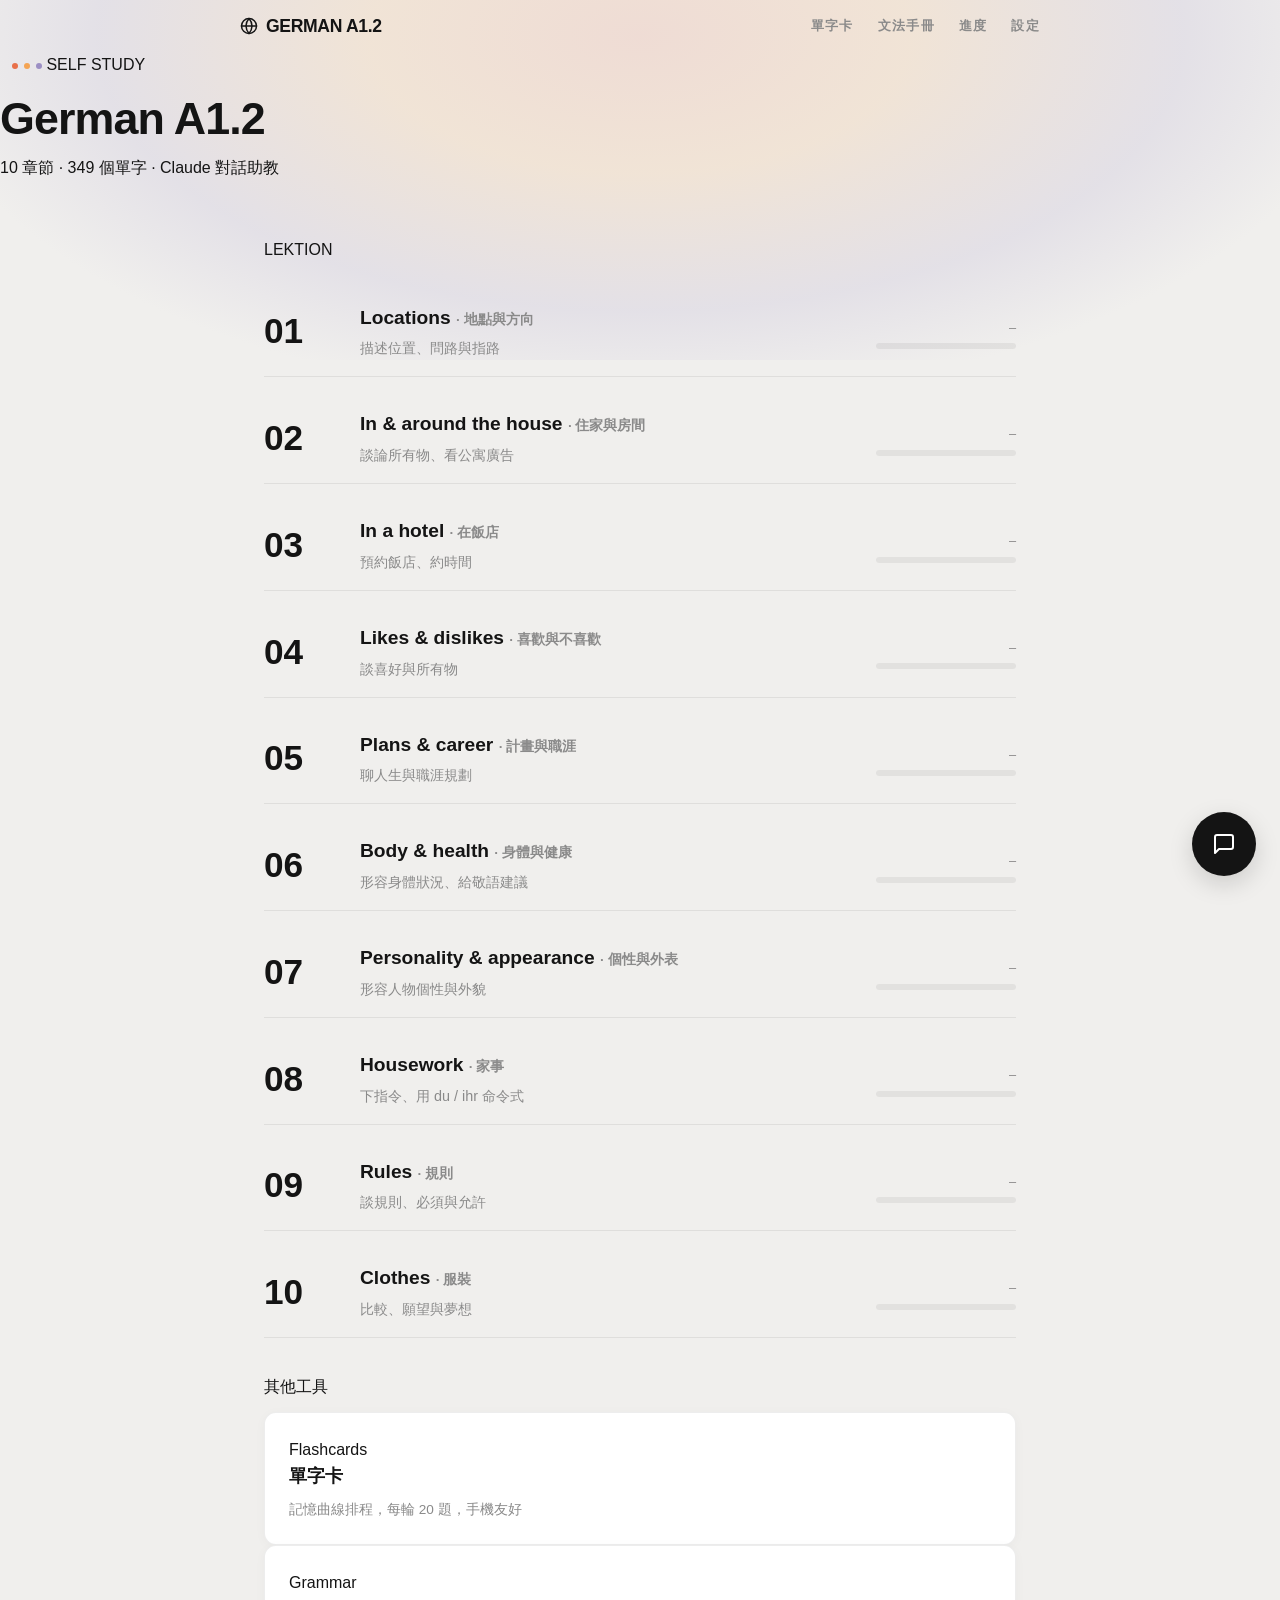
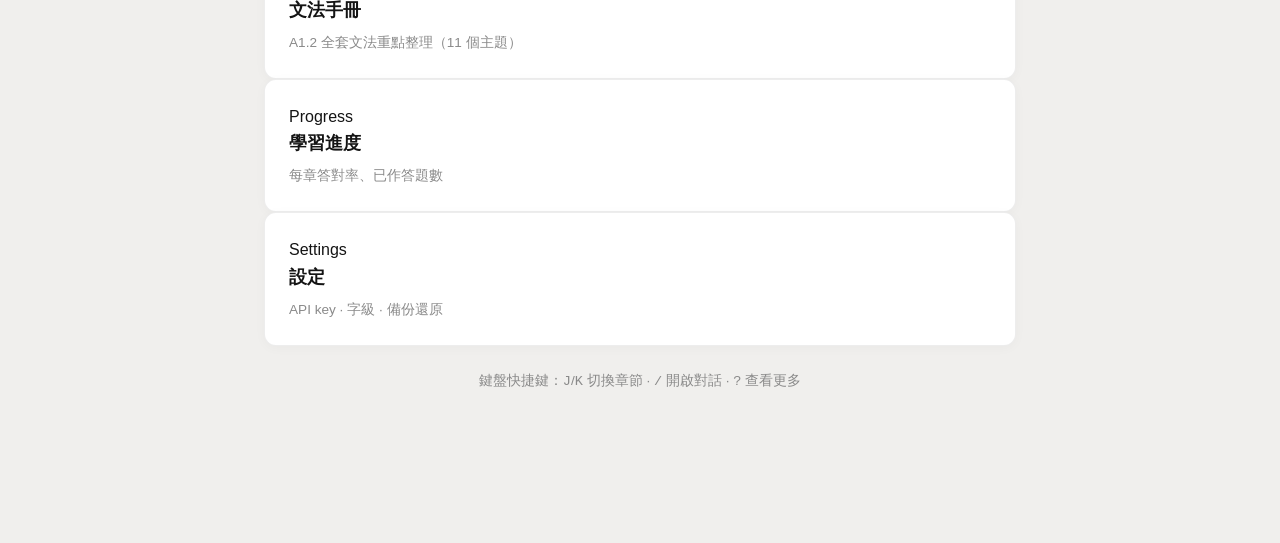
==== commit 598ea726: "feat: Editorial redesign with Taipei Sans, solid layout, and data tables" ====
--- a/index.html
+++ b/index.html
@@ -9,12 +9,10 @@
   <meta name="apple-mobile-web-app-capable" content="yes" />
   <meta name="apple-mobile-web-app-title" content="德文 A1.2" />
   <meta name="theme-color" content="#ffffff" />
-    <link rel="preconnect" href="https://fonts.googleapis.com" />
-  <link rel="preconnect" href="https://fonts.gstatic.com" crossorigin />
-  <link href="https://fonts.googleapis.com/css2?family=Inter:wght@300;400;500;600;700&display=swap" rel="stylesheet" />
   <link rel="stylesheet" href="./assets/css/style.css" />
 </head>
 <body>
+  <div class="hero-bg"></div>
   <header class="site-header">
     <div class="site-header-inner">
       <h1 class="site-title"><a href="./index.html" style="display:flex;align-items:center;"><svg width="18" height="18" viewBox="0 0 24 24" fill="none" stroke="currentColor" stroke-width="2" stroke-linecap="round" stroke-linejoin="round" style="margin-right:8px;vertical-align:middle;"><circle cx="12" cy="12" r="10"/><line x1="2" y1="12" x2="22" y2="12"/><path d="M12 2a15.3 15.3 0 0 1 4 10 15.3 15.3 0 0 1-4 10 15.3 15.3 0 0 1-4-10 15.3 15.3 0 0 1 4-10z"/></svg> GERMAN A1.2</a></h1>
@@ -27,40 +25,49 @@
     </div>
   </header>
 
+  <div class="page-hero">
+    <div class="page-hero-inner">
+      <div class="hero-eyebrow">
+        <span class="deco-dots"><span></span><span></span><span></span></span>
+        SELF STUDY
+      </div>
+      <h1 class="hero-title">German A1.2</h1>
+      <p class="hero-sub">10 章節 · 349 個單字 · Claude 對話助教</p>
+    </div>
+  </div>
+
   <main>
-    <h1>章節列表<div class="deco-dots"><span></span><span></span><span></span></div></h1>
-    <p class="lead">點選章節開始學習。每章包含文法、單字、對話與練習題。</p>
-
-    <div id="chapter-grid" class="chapter-grid">
-      <p class="muted">載入中…</p>
+    <p class="section-label">LEKTION</p>
+    <div id="chapter-grid" class="chapter-list">
+      <p class="muted" style="padding: 20px;">載入中…</p>
     </div>
 
-    <h2 style="margin-top: 40px;">其他工具</h2>
-    <div class="chapter-grid">
-      <a href="./flashcards.html" class="chapter-card">
-        <span class="num">Flashcards</span>
+    <p class="section-label" style="margin-top: 36px;">其他工具</p>
+    <div class="tool-grid">
+      <a href="./flashcards.html" class="tool-card">
+        <span class="tool-label">Flashcards</span>
         <h3>單字卡</h3>
-        <p class="topic">記憶曲線排程，每輪 20 題（手機友好）</p>
+        <p>記憶曲線排程，每輪 20 題，手機友好</p>
       </a>
-      <a href="./grammar.html" class="chapter-card">
-        <span class="num">Grammar</span>
+      <a href="./grammar.html" class="tool-card">
+        <span class="tool-label">Grammar</span>
         <h3>文法手冊</h3>
-        <p class="topic">A1.2 全套文法重點整理（11 個主題）</p>
+        <p>A1.2 全套文法重點整理（11 個主題）</p>
       </a>
-      <a href="./progress.html" class="chapter-card">
-        <span class="num">Progress</span>
+      <a href="./progress.html" class="tool-card">
+        <span class="tool-label">Progress</span>
         <h3>學習進度</h3>
-        <p class="topic">看每章答對率、清除記錄</p>
+        <p>每章答對率、已作答題數</p>
       </a>
-      <a href="./settings.html" class="chapter-card">
-        <span class="num">Settings</span>
+      <a href="./settings.html" class="tool-card">
+        <span class="tool-label">Settings</span>
         <h3>設定</h3>
-        <p class="topic">填入 Anthropic API key 啟用 Claude 對話</p>
+        <p>API key · 字級 · 備份還原</p>
       </a>
     </div>
 
-    <p class="muted small" style="margin-top: 30px; text-align: center;">
-       鍵盤快捷鍵：<code>J</code>/<code>K</code> 切換章節 · <code>/</code> 開啟對話 · <code>?</code> 查看更多
+    <p class="muted small" style="margin-top: 24px; text-align: center;">
+      鍵盤快捷鍵：<code>J</code>/<code>K</code> 切換章節 · <code>/</code> 開啟對話 · <code>?</code> 查看更多
     </p>
   </main>
 
--- a/assets/css/style.css
+++ b/assets/css/style.css
@@ -1,60 +1,122 @@
-/* === 德文 A1.2 自學網站 === */
+/* === 德文 A1.2 - Taipei Sans & Solid Layout === */
+
+@font-face {
+  font-family: 'Taipei Sans TC Beta';
+  src: url('../fonts/TaipeiSansTCBeta-Light.ttf') format('truetype');
+  font-weight: 300;
+  font-style: normal;
+}
+@font-face {
+  font-family: 'Taipei Sans TC Beta';
+  src: url('../fonts/TaipeiSansTCBeta-Regular.ttf') format('truetype');
+  font-weight: 400;
+  font-style: normal;
+}
+@font-face {
+  font-family: 'Taipei Sans TC Beta';
+  src: url('../fonts/TaipeiSansTCBeta-Bold.ttf') format('truetype');
+  font-weight: 700;
+  font-style: normal;
+}
 
 :root {
-  --bg-gradient: linear-gradient(160deg, #eef2f3 0%, #fceade 50%, #fde7f9 100%);
-  --bg-solid: #f8fafc;
-  --glass-bg: rgba(255, 255, 255, 0.92);
-  --glass-border: rgba(255, 255, 255, 0.9);
-  --glass-blur: blur(24px);
-  --text-main: #0f172a;
-  --text-muted: #64748b;
-  --accent: #f97316;
-  --de: #4338ca;
-  --good: #34d399;
-  --bad: #60a5fa;
-  --shadow-soft: 0 8px 32px rgba(0, 0, 0, 0.04);
-  --radius-lg: 24px;
-  --radius-md: 16px;
+  --bg: #F0EFED;
+  --surface: #FFFFFF;
+  --text-main: #141414;
+  --text-muted: #8A8A8A;
+  --border: rgba(0, 0, 0, 0.07);
+  
+  --accent-1: #E8704A; /* Orange-Red */
+  --accent-2: #F4A454; /* Warm Orange */
+  --accent-3: #9C8FC4; /* Lavender Purple */
+  
+  --de: #4f46e5;
+  --good: #10b981;
+  --bad: #E8704A;
+  
+  --radius-lg: 16px;
+  --radius-md: 12px;
   --radius-sm: 8px;
-  --maxw: 880px;
+  --maxw: 800px;
   --fs: 16px;
 }
 
 * { box-sizing: border-box; }
-
 html { font-size: var(--fs); }
 
 body {
   margin: 0;
-  font-family: "Inter", -apple-system, BlinkMacSystemFont, "Segoe UI", Roboto, Helvetica, Arial, sans-serif;
-  background: var(--bg-solid);
-  background-image: var(--bg-gradient);
-  background-attachment: fixed;
-  background-size: 200% 200%;
-  animation: bg-breathe 15s ease infinite alternate;
+  font-family: "Taipei Sans TC Beta", sans-serif;
+  background: var(--bg);
   color: var(--text-main);
   line-height: 1.6;
   -webkit-font-smoothing: antialiased;
   min-height: 100vh;
 }
-@keyframes glow-move {
-  0% { background-position: 0% 0%; }
-  100% { background-position: 100% 100%; }
-}
-
-a { color: var(--accent); text-decoration: none; }
-a:hover { text-decoration: underline; }
-
-/* === 頁首 === */
+
+/* Hero Background */
+.hero-bg {
+  position: absolute;
+  top: 0;
+  left: 0;
+  width: 100%;
+  height: 40vh;
+  z-index: -1;
+  background: radial-gradient(ellipse at 50% 10%, var(--accent-1) 0%, var(--accent-2) 30%, var(--accent-3) 60%, var(--bg) 80%);
+  opacity: 0.15; /* Subtle sunset feel */
+  pointer-events: none;
+}
+
+/* Typography */
+a { color: var(--accent-1); text-decoration: none; transition: color 0.2s; }
+a:hover { color: var(--text-main); }
+p { margin: 12px 0; }
+.lead { color: var(--text-muted); font-size: 1.05rem; line-height: 1.5; margin-bottom: 32px; }
+.muted { color: var(--text-muted); }
+.small { font-size: 0.85rem; }
+.de { color: var(--text-main); font-weight: 700; }
+.zh { color: var(--text-muted); }
+
+h1 {
+  font-size: 2.8rem;
+  margin: 16px 0 8px;
+  font-weight: 700;
+  letter-spacing: -0.02em;
+  color: var(--text-main);
+  line-height: 1.1;
+}
+
+h2 {
+  font-size: 0.85rem;
+  margin: 48px 0 16px;
+  font-weight: 700;
+  letter-spacing: 0.15em;
+  text-transform: uppercase;
+  color: var(--text-muted);
+}
+
+h3 {
+  font-size: 1.4rem;
+  margin: 0 0 8px;
+  font-weight: 700;
+  color: var(--text-main);
+}
+
+/* Layout */
+main {
+  max-width: var(--maxw);
+  margin: 0 auto;
+  padding: 32px 24px 140px;
+  position: relative;
+}
+
+/* Header */
 .site-header {
-  background: rgba(244, 244, 246, 0.4);
-  backdrop-filter: blur(20px);
-  -webkit-backdrop-filter: blur(20px);
-  border-bottom: 1px solid rgba(255, 255, 255, 0.5);
-  padding: 16px 20px;
+  padding: 16px 24px;
   position: sticky;
   top: 0;
   z-index: 50;
+  background: transparent;
 }
 .site-header-inner {
   max-width: var(--maxw);
@@ -62,1232 +124,335 @@
   display: flex;
   align-items: center;
   justify-content: space-between;
-  gap: 16px;
 }
 .site-title {
   font-size: 1.1rem;
-  font-weight: 600;
+  font-weight: 700;
   margin: 0;
+  letter-spacing: -0.02em;
 }
 .site-title a { color: var(--text-main); }
 .site-nav {
   display: flex;
-  gap: 18px;
-  font-size: 0.95rem;
-}
-.site-nav a { color: var(--text-muted); }
-.site-nav a:hover { color: var(--accent); }
-
-/* === 主容器 === */
-main {
-  max-width: var(--maxw);
-  margin: 0 auto;
-  padding: 28px 20px 120px;
-}
-
-h1, h2, h3, h4 { line-height: 1.3; }
-h1 { font-size: 2.8rem; margin: 16px 0 8px; font-weight: 600; letter-spacing: -0.04em; }
-h2 { font-size: 0.85rem; margin: 48px 0 16px; font-weight: 600; letter-spacing: 0.15em; text-transform: uppercase; color: var(--text-muted); border-bottom: none; }
-h3 { font-size: 1.2rem; margin: 24px 0 10px; font-weight: 500; }
-h4 { font-size: 1rem; margin: 18px 0 8px; color: var(--text-muted); }
-
-p { margin: 8px 0; }
-.lead { color: var(--text-muted); margin: 6px 0 24px; }
-
-/* 德文文字統一樣式 */
-.de { color: var(--de); font-weight: 500; }
-.zh { color: var(--text-main); }
-.muted { color: var(--text-muted); }
-.small { font-size: 0.9rem; }
-
-code, .mono {
-  font-family: "SF Mono", Menlo, Consolas, monospace;
-  background: var(--bg-soft);
-  padding: 2px 6px;
-  border-radius: 4px;
-  font-size: 0.92em;
-}
-
-/* === 章節卡片 (index) === */
-.chapter-grid {
+  gap: 24px;
+}
+.site-nav a {
+  color: var(--text-muted);
+  font-size: 0.8rem;
+  font-weight: 700;
+  text-transform: uppercase;
+  letter-spacing: 0.1em;
+}
+.site-nav a:hover { color: var(--text-main); }
+
+/* Solid Cards */
+.section-block, .stat-card, .fc-summary, .grammar-toc, .flashcard {
+  background: var(--surface);
+  border: 1px solid var(--border);
+  border-radius: var(--radius-lg);
+  box-shadow: 0 2px 12px rgba(0, 0, 0, 0.05);
+  padding: 32px;
+  margin-bottom: 24px;
+}
+
+/* Homepage Chapter List (New) */
+.chapter-list {
+  display: flex;
+  flex-direction: column;
+  gap: 16px;
+  margin: 24px 0;
+}
+.chapter-row {
   display: grid;
-  grid-template-columns: repeat(auto-fill, minmax(260px, 1fr));
+  grid-template-columns: 80px 1fr 140px;
   gap: 16px;
-  margin: 16px 0;
-}
-.chapter-card {
-  background: var(--glass-bg);
-  backdrop-filter: var(--glass-blur);
-  -webkit-backdrop-filter: var(--glass-blur);
-  border: 1px solid var(--glass-border);
-  border-radius: var(--radius-lg);
-  box-shadow: var(--shadow-soft);
+  align-items: center;
+  padding: 16px 0;
+  border-bottom: 1px solid var(--border);
+  text-decoration: none;
+  color: var(--text-main);
+  transition: opacity 0.2s;
+}
+.chapter-row:hover { opacity: 0.7; }
+.chapter-row.stub { opacity: 0.4; pointer-events: none; }
+.chapter-row .ch-num {
+  font-size: 2.2rem;
+  font-weight: 700;
+  color: var(--text-main);
+}
+.chapter-row .ch-info h3 {
+  font-size: 1.2rem;
+  margin: 0 0 4px 0;
+}
+.chapter-row .ch-info .topic {
+  font-size: 0.9rem;
+  color: var(--text-muted);
+  margin: 0;
+}
+.chapter-row .ch-progress {
+  text-align: right;
+}
+.chapter-row .ch-progress .pct {
+  font-size: 1rem;
+  font-weight: 700;
+  display: block;
+  margin-bottom: 4px;
+}
+.chapter-row .bar {
+  width: 100%;
+  height: 6px;
+  background: rgba(0,0,0,0.06);
+  border-radius: 99px;
+  overflow: hidden;
+}
+.chapter-row .bar > div {
+  height: 100%;
+  background: var(--accent-1);
+  border-radius: 99px;
+}
+
+/* Tools Grid */
+.tools-grid {
+  display: grid;
+  grid-template-columns: repeat(auto-fill, minmax(180px, 1fr));
+  gap: 16px;
+  margin: 24px 0;
+}
+.tool-card {
+  display: flex;
+  flex-direction: column;
+  background: var(--surface);
+  border: 1px solid var(--border);
+  border-radius: var(--radius-md);
   padding: 24px;
-  display: block;
-  transition: transform 0.2s, background 0.2s;
   text-decoration: none;
-}
-.chapter-card:hover {
-  transform: translateY(-4px) scale(1.01);
-  box-shadow: var(--shadow-hover);
-  border-color: var(--accent-soft);
-  text-decoration: none;
-}
-.chapter-card .num {
-  display: inline-block;
-  text-transform: uppercase;
-  letter-spacing: 0.05em;
-  background: var(--accent);
-  color: #fff;
-  font-weight: 600;
-  font-size: 0.85rem;
-  padding: 2px 10px;
-  border-radius: 12px;
+  color: var(--text-main);
+  box-shadow: 0 2px 12px rgba(0, 0, 0, 0.03);
+  transition: transform 0.2s;
+}
+.tool-card:hover { transform: translateY(-2px); box-shadow: 0 4px 16px rgba(0, 0, 0, 0.06); }
+.tool-card .label {
+  font-size: 0.65rem;
+  font-weight: 700;
+  text-transform: uppercase;
+  letter-spacing: 0.15em;
+  color: var(--accent-1);
   margin-bottom: 8px;
 }
-.chapter-card h3 {
-  margin: 4px 0 4px;
-  color: var(--text-main);
-  font-size: 1.1rem;
-}
-.chapter-card .topic {
-  color: var(--text-muted);
-  font-size: 0.9rem;
-  margin: 4px 0 10px;
-}
-.chapter-card .grammar-tags {
-  display: flex;
-  flex-wrap: wrap;
-  gap: 6px;
-}
-.chapter-card .tag {
-  background: var(--accent-soft);
-  text-transform: uppercase;
-  letter-spacing: 0.05em;
-  color: var(--accent);
-  padding: 2px 8px;
-  border-radius: 8px;
-  font-size: 0.78rem;
-}
-.chapter-card.stub {
-  opacity: 0.55;
-  pointer-events: none;
-}
-.chapter-card.stub::after {
-  content: "尚未編寫";
-  display: inline-block;
-  margin-top: 8px;
-  font-size: 0.78rem;
-  color: var(--text-muted);
-  font-style: italic;
-}
-
-/* === 章節頁導覽 === */
-.chapter-nav {
-  display: flex;
-  justify-content: space-between;
-  align-items: center;
-  margin: 20px 0 8px;
-  padding: 10px 0;
-  border-top: 1px solid var(--border);
-  border-bottom: 1px solid var(--border);
-  font-size: 0.95rem;
-}
-.chapter-nav a {
-  color: var(--text-muted);
-}
-.chapter-nav a:hover { color: var(--accent); }
-.chapter-nav .center { color: var(--text-main); font-weight: 500; }
-
-
-
-
-/* === Sections (grammar / vocab / dialogue / exercise) === */
-.section-block {
-  background: var(--glass-bg);
-  backdrop-filter: var(--glass-blur);
-  -webkit-backdrop-filter: var(--glass-blur);
-  border: 1px solid var(--glass-border);
-  border-radius: var(--radius-lg);
-  box-shadow: var(--shadow-soft);
-  padding: 24px;
-  margin: 20px 0;
-}
-.section-block.intro {
-  background: var(--accent-soft);
-  border-color: #f5d28a;
-}
-.section-block .ask-claude {
-  float: right;
-  font-size: 0.82rem;
-  background: transparent;
-  border: 1px solid var(--border);
-  color: var(--text-muted);
-  padding: 4px 10px;
-  border-radius: 14px;
-  cursor: pointer;
-  transition: all 0.15s;
-}
-.section-block .ask-claude:hover {
-  background: var(--accent);
-  color: #fff;
-  border-color: var(--accent);
-}
-
-/* 文法表格 */
-table.gtable {
+.tool-card h3 { font-size: 1.1rem; margin: 0 0 8px; }
+.tool-card p { font-size: 0.85rem; color: var(--text-muted); margin: 0; }
+
+/* Progress Layout (New) */
+.progress-table {
   width: 100%;
   border-collapse: collapse;
-  margin: 12px 0;
-  font-size: 0.95rem;
-}
-table.gtable th, table.gtable td {
-  border: 1px solid var(--border);
-  padding: 8px 10px;
+  margin: 24px 0;
+  background: var(--surface);
+  border-radius: var(--radius-lg);
+  overflow: hidden;
+  box-shadow: 0 2px 12px rgba(0,0,0,0.05);
+  border: 1px solid var(--border);
+}
+.progress-table th, .progress-table td {
+  padding: 20px 24px;
   text-align: left;
-}
-table.gtable th {
-  background: var(--bg-soft);
-  font-weight: 600;
-}
-table.gtable td.case-label {
-  background: var(--bg-soft);
-  font-weight: 500;
-  color: var(--accent);
-}
-table.gtable .de { color: var(--de); }
-
-/* 例句 */
-.examples {
-  margin: 12px 0;
-  padding: 0;
-  list-style: none;
-}
-.examples li {
-  padding: 8px 12px;
-  border-left: 3px solid var(--accent);
-  background: var(--bg-soft);
-  margin: 6px 0;
-  border-radius: 0 6px 6px 0;
-}
-.examples .de { display: block; }
-.examples .zh { display: block; color: var(--text-muted); font-size: 0.92em; margin-top: 2px; }
-
-.tip {
-  background: var(--accent-soft);
-  border-left: 3px solid var(--accent);
-  padding: 10px 14px;
-  margin: 14px 0;
-  border-radius: 0 6px 6px 0;
-  font-size: 0.95rem;
-}
-.tip::before { content: "💡 "; }
-
-/* 單字表 */
-.vocab-grid {
+  border-bottom: 1px solid var(--border);
+}
+.progress-table th {
+  font-size: 0.65rem;
+  font-weight: 700;
+  text-transform: uppercase;
+  letter-spacing: 0.15em;
+  color: var(--text-muted);
+  background: #fafafa;
+}
+.progress-table td {
+  font-size: 1.2rem;
+  font-weight: 700;
+  color: var(--text-main);
+}
+.progress-table td.num-cell {
+  font-size: 2rem;
+}
+
+.stat-card .num {
+  font-size: 3.5rem;
+  font-weight: 700;
+  color: var(--text-main);
+  letter-spacing: -0.04em;
+  line-height: 1;
+  margin-bottom: 8px;
+}
+.stat-card .label {
+  font-size: 0.65rem;
+  font-weight: 700;
+  text-transform: uppercase;
+  letter-spacing: 0.15em;
+  color: var(--text-muted);
+}
+.progress-summary {
   display: grid;
-  grid-template-columns: repeat(auto-fill, minmax(240px, 1fr));
-  gap: 8px 16px;
-  margin: 12px 0;
-}
-.vocab-item {
-  display: flex;
-  justify-content: space-between;
-  gap: 12px;
-  padding: 6px 10px;
-  border-radius: 4px;
-}
-.vocab-item:hover { background: var(--bg-soft); }
-.vocab-item .de { font-weight: 500; }
-.vocab-item .pl { color: var(--text-muted); font-size: 0.85em; margin-left: 4px; }
-.vocab-item .zh { color: var(--text-muted); white-space: nowrap; font-size: 0.92em; }
-
-/* 對話 */
-.dialogue {
-  background: var(--bg-soft);
-  border-radius: var(--radius);
-  padding: 12px 16px;
-  margin: 12px 0;
-}
-.dialogue .line {
-  display: grid;
-  grid-template-columns: 22px 1fr;
-  gap: 10px;
-  padding: 8px 0;
-  border-bottom: 1px dashed var(--border);
-}
-.dialogue .line:last-child { border-bottom: none; }
-.dialogue .speaker {
-  font-weight: 700;
-  color: var(--accent);
-}
-.dialogue .de { display: block; }
-.dialogue .zh { display: block; color: var(--text-muted); font-size: 0.9em; margin-top: 2px; }
-
-/* === 練習題 === */
-.exercise {
-  margin: 14px 0;
-}
-.exercise .instr {
-  font-size: 0.95rem;
-  color: var(--text-muted);
-  margin-bottom: 10px;
-}
-.exercise-question {
-  padding: 12px 14px;
-  margin: 10px 0;
-  background: #fafafa;
-  border-radius: 8px;
-  border: 1px solid var(--border);
-}
-.exercise-question .q-prompt {
-  margin-bottom: 8px;
-  line-height: 1.9;
-}
-.exercise-question .q-prompt .blank {
-  display: inline-block;
-  border-bottom: 2px solid var(--accent);
-  min-width: 80px;
-  margin: 0 2px;
-}
-.exercise-question input.q-input,
-.exercise-question textarea.q-input {
-  font: inherit;
-  padding: 5px 10px;
-  border: 1px solid var(--border);
-  border-radius: 6px;
-  font-size: 0.95rem;
-  min-width: 100px;
-  background: #fff;
-}
-.exercise-question input.q-input:focus,
-.exercise-question textarea.q-input:focus {
-  outline: 2px solid var(--accent-soft);
-  border-color: var(--accent);
-}
-.exercise-question textarea.q-input { width: 100%; min-height: 60px; resize: vertical; }
-
-.exercise-question .q-hint {
-  font-size: 0.85rem;
-  color: var(--text-muted);
-  font-style: italic;
-  margin-top: 4px;
-}
-.exercise-question .q-actions {
-  margin-top: 10px;
-  display: flex;
-  gap: 8px;
-  align-items: center;
-}
-.exercise-question button {
-  font: inherit;
-  padding: 5px 14px;
-  border: 1px solid var(--border);
-  background: var(--bg-card);
-  border-radius: 6px;
-  cursor: pointer;
-  font-size: 0.9rem;
-}
-.exercise-question button.primary {
-  background: var(--accent);
-  color: #fff;
-  border-color: var(--accent);
-}
-.exercise-question button:hover { filter: brightness(0.95); }
-
-.exercise-question.correct {
-  background: var(--good-soft);
-  border-color: #86efac;
-}
-.exercise-question.wrong {
-  background: var(--bad-soft);
-  border-color: #fca5a5;
-}
-.exercise-question .feedback {
-  margin-top: 8px;
-  font-size: 0.92rem;
-}
-.exercise-question.correct .feedback { color: var(--good); }
-.exercise-question.wrong .feedback { color: var(--bad); }
-
-/* 選擇題 */
-.choice-options {
-  display: flex;
-  flex-wrap: wrap;
-  gap: 8px;
-  margin-top: 4px;
-}
-.choice-options label {
-  padding: 6px 12px;
-  border: 1px solid var(--border);
-  border-radius: 6px;
-  cursor: pointer;
-  background: #fff;
-  font-size: 0.95rem;
-}
-.choice-options label:hover { background: var(--bg-soft); }
-.choice-options label.selected {
-  background: var(--accent-soft);
-  border-color: var(--accent);
-  color: var(--accent);
-}
-.choice-options input[type="radio"] { display: none; }
-
-/* table-fill */
-.tf-table { width: 100%; border-collapse: collapse; margin: 8px 0; }
-.tf-table th, .tf-table td { border: 1px solid var(--border); padding: 6px; text-align: center; }
-.tf-table input { width: 80px; padding: 3px 6px; font: inherit; border: 1px solid var(--border); border-radius: 4px; }
-
-/* match */
-.match-pairs {
-  display: grid;
-  grid-template-columns: 1fr 1fr;
-  gap: 6px 14px;
-  align-items: center;
-}
-.match-pairs .left { font-weight: 500; color: var(--de); }
-.match-pairs select { font: inherit; padding: 4px 8px; border: 1px solid var(--border); border-radius: 4px; }
-
-/* === Settings page === */
-.form-row {
-  margin: 16px 0;
-}
+  grid-template-columns: repeat(auto-fit, minmax(140px, 1fr));
+  gap: 16px;
+  margin: 32px 0;
+}
+
+/* Forms & Buttons */
+.form-row { margin: 24px 0; }
 .form-row label {
   display: block;
-  font-weight: 500;
-  margin-bottom: 4px;
-}
-.form-row input[type="text"],
-.form-row input[type="password"],
-.form-row select {
+  font-size: 0.75rem;
+  font-weight: 700;
+  text-transform: uppercase;
+  letter-spacing: 0.1em;
+  color: var(--text-muted);
+  margin-bottom: 8px;
+}
+input[type="text"], input[type="password"], select, textarea {
   width: 100%;
-  padding: 8px 12px;
-  border: 1px solid var(--border);
-  border-radius: 6px;
+  padding: 16px 20px;
+  background: var(--surface);
+  border: 1px solid var(--border);
+  border-radius: var(--radius-md);
+  font: inherit;
+  font-size: 1rem;
+  color: var(--text-main);
+  transition: border-color 0.2s;
+}
+input:focus, select:focus, textarea:focus {
+  outline: none;
+  border-color: var(--text-main);
+}
+button.btn {
   font: inherit;
   font-size: 0.95rem;
-}
-.form-row .desc {
-  font-size: 0.85rem;
-  color: var(--text-muted);
-  margin-top: 4px;
-}
-
-button.btn {
-  font: inherit;
-  padding: 8px 16px;
-  border: 1px solid var(--accent);
-  background: var(--accent);
-  color: #fff;
-  border-radius: 6px;
-  cursor: pointer;
-  font-size: 0.95rem;
-  margin-right: 8px;
-}
-button.btn.secondary { background: transparent; color: var(--accent); }
-button.btn:hover { filter: brightness(0.95); transform: translateY(-1px); box-shadow: 0 4px 6px -1px rgba(234,88,12,0.2); }
-button.btn { transition: all 0.2s ease; }
-
-.toast {
-  position: fixed;
-  bottom: 30px;
-  left: 50%;
-  transform: translateX(-50%);
+  font-weight: 700;
+  padding: 16px 24px;
+  border: none;
   background: var(--text-main);
   color: #fff;
-  padding: 10px 18px;
-  border-radius: 8px;
-  font-size: 0.9rem;
+  border-radius: var(--radius-md);
+  cursor: pointer;
+  transition: transform 0.2s, box-shadow 0.2s;
+}
+button.btn:hover {
+  transform: translateY(-2px);
+  box-shadow: 0 4px 12px rgba(0,0,0,0.1);
+}
+button.btn.secondary {
+  background: var(--bg);
+  color: var(--text-main);
+  border: 1px solid var(--border);
+  box-shadow: none;
+}
+button.btn.secondary:hover { background: #e5e5e5; }
+
+/* Chat FAB & Panel */
+.chat-fab {
+  position: fixed;
+  right: 24px;
+  bottom: 24px;
+  width: 64px;
+  height: 64px;
+  border-radius: 32px;
+  background: var(--text-main);
+  color: #fff;
+  font-size: 1.5rem;
+  border: none;
+  cursor: pointer;
+  box-shadow: 0 8px 24px rgba(0,0,0,0.15);
+  z-index: 100;
+  display: flex;
+  align-items: center;
+  justify-content: center;
+  transition: transform 0.2s;
+}
+.chat-fab:hover { transform: scale(1.05); }
+
+.chat-panel {
+  position: fixed;
+  right: 24px;
+  bottom: 100px;
+  width: 380px;
+  max-width: calc(100vw - 48px);
+  height: 500px;
+  max-height: calc(100vh - 140px);
+  background: var(--surface) !important;
+  border: 1px solid var(--border);
+  border-radius: var(--radius-lg);
+  box-shadow: 0 12px 48px rgba(0,0,0,0.12) !important;
+  display: flex;
+  flex-direction: column;
+  z-index: 95;
+  transform: translateY(20px);
   opacity: 0;
   pointer-events: none;
-  transition: opacity 0.2s;
-  z-index: 200;
-}
-.toast.show { opacity: 1; }
-
-/* === Chat panel === */
-.chat-fab {
-  position: fixed;
-  right: 20px;
-  bottom: 20px;
-  width: 56px;
-  height: 56px;
-  border-radius: 50%;
-  background: var(--accent);
-  color: #fff;
-  font-size: 1.6rem;
-  border: none;
-  cursor: pointer;
-  box-shadow: 0 4px 14px rgba(180, 83, 9, 0.35);
-  z-index: 100;
-  display: flex;
-  align-items: center;
-  justify-content: center;
-}
-.chat-fab {
-  transition: transform 0.2s, box-shadow 0.2s, filter 0.2s;
-  animation: pulse-soft 3s infinite;
-}
-@keyframes pulse-soft {
-  0% { box-shadow: 0 4px 14px rgba(234, 88, 12, 0.35); }
-  50% { box-shadow: 0 4px 24px rgba(234, 88, 12, 0.6); }
-  100% { box-shadow: 0 4px 14px rgba(234, 88, 12, 0.35); }
-}
-.chat-fab:hover { filter: brightness(1.05); transform: scale(1.08); animation: none; }
-
-.chat-panel {
-  position: fixed;
-  right: 20px;
-  bottom: 90px;
-  width: 380px;
-  max-width: calc(100vw - 40px);
-  height: 540px;
-  max-height: calc(100vh - 130px);
-  background: var(--bg-card);
-  border: 1px solid var(--border);
-  border-radius: var(--radius);
-  box-shadow: 0 10px 40px rgba(0,0,0,0.18);
-  z-index: 101;
-  display: none;
-  flex-direction: column;
-  overflow: hidden;
-}
-.chat-panel.open { display: flex; }
+  transition: all 0.3s cubic-bezier(0.16, 1, 0.3, 1);
+}
+.chat-panel.open {
+  transform: translateY(0);
+  opacity: 1;
+  pointer-events: auto;
+}
 .chat-header {
-  padding: 12px 14px;
-  background: var(--accent);
-  color: #fff;
+  background: #fafafa;
+  border-bottom: 1px solid var(--border);
+  padding: 16px 20px;
+  font-weight: 700;
   display: flex;
   justify-content: space-between;
-  align-items: center;
-  font-weight: 500;
-}
-.chat-header button {
-  background: transparent;
-  color: #fff;
-  border: none;
-  font-size: 1.2rem;
-  cursor: pointer;
-  padding: 0 4px;
-}
-.chat-header .ctx-pill {
-  font-size: 0.78rem;
-  opacity: 0.85;
-  font-weight: 400;
-  margin-left: 8px;
+  border-radius: var(--radius-lg) var(--radius-lg) 0 0;
 }
 .chat-messages {
   flex: 1;
   overflow-y: auto;
-  padding: 14px;
+  padding: 20px;
   display: flex;
   flex-direction: column;
-  gap: 10px;
-  background: var(--bg);
+  gap: 12px;
 }
 .chat-msg {
-  padding: 10px 12px;
-  border-radius: 10px;
+  padding: 12px 16px;
+  border-radius: var(--radius-md);
   font-size: 0.95rem;
-  max-width: 90%;
-  line-height: 1.55;
-  white-space: pre-wrap;
+  line-height: 1.5;
+  max-width: 85%;
 }
 .chat-msg.user {
-  background: var(--accent);
+  background: var(--text-main);
   color: #fff;
   align-self: flex-end;
+  border-bottom-right-radius: 4px;
 }
 .chat-msg.assistant {
-  background: var(--bg-card);
-  border: 1px solid var(--border);
+  background: var(--bg);
+  color: var(--text-main);
   align-self: flex-start;
-}
-.chat-msg.error {
-  background: var(--bad-soft);
-  color: var(--bad);
-  align-self: stretch;
-  text-align: center;
-  font-size: 0.85rem;
-}
-.chat-msg .de { color: var(--de); }
-
+  border-bottom-left-radius: 4px;
+}
 .chat-input-row {
-  padding: 10px;
+  padding: 16px;
   border-top: 1px solid var(--border);
-  background: var(--bg-card);
+  background: var(--surface);
+  border-radius: 0 0 var(--radius-lg) var(--radius-lg);
 }
 .chat-input-row textarea {
-  width: 100%;
-  border: 1px solid var(--border);
+  padding: 12px;
+  min-height: 48px;
+  margin-bottom: 12px;
   border-radius: 8px;
-  padding: 8px 10px;
-  font: inherit;
-  font-size: 0.95rem;
-  resize: none;
-  min-height: 50px;
-  max-height: 120px;
-}
-.chat-input-row textarea:focus { outline: 2px solid var(--accent-soft); border-color: var(--accent); }
-.chat-actions-row {
-  display: flex;
-  justify-content: space-between;
-  align-items: center;
-  margin-top: 6px;
-}
-.chat-actions-row .left { font-size: 0.78rem; color: var(--text-muted); }
-.chat-actions-row button {
-  font: inherit;
-  background: var(--accent);
-  color: #fff;
-  border: none;
-  padding: 6px 14px;
-  border-radius: 6px;
-  cursor: pointer;
-  font-size: 0.9rem;
-}
-.chat-actions-row button:disabled { opacity: 0.5; cursor: wait; }
-
-.chat-empty {
-  color: var(--text-muted);
-  font-size: 0.9rem;
-  text-align: center;
-  padding: 30px 10px;
-}
-.chat-empty .suggestions {
-  margin-top: 14px;
-  display: flex;
-  flex-direction: column;
-  gap: 6px;
-}
-.chat-empty .suggestions button {
-  font: inherit;
-  font-size: 0.85rem;
-  padding: 6px 10px;
-  background: var(--bg-card);
-  border: 1px solid var(--border);
-  border-radius: 6px;
-  cursor: pointer;
-  text-align: left;
-}
-.chat-empty .suggestions button:hover { border-color: var(--accent); color: var(--accent); }
-
-/* === Grammar TOC === */
-.grammar-toc {
-  background: var(--glass-bg);
-  backdrop-filter: var(--glass-blur);
-  -webkit-backdrop-filter: var(--glass-blur);
-  border: 1px solid var(--glass-border);
-  border-radius: var(--radius-lg);
-  box-shadow: var(--shadow-soft);
-  padding: 20px;
-  margin: 20px 0 32px;
-  position: sticky;
-  top: 80px;
-  z-index: 10;
-}
-.grammar-toc strong { color: var(--accent); margin-right: 8px; }
-.grammar-toc a {
-  color: var(--text-muted);
-  white-space: nowrap;
-  display: inline-block;
-}
-.grammar-toc a:hover { color: var(--accent); }
-
-.grammar-topic {
-  scroll-margin-top: 70px;
-}
-
-/* === Progress page === */
-.progress-summary {
-  display: grid;
-  grid-template-columns: repeat(auto-fit, minmax(140px, 1fr));
-  gap: 12px;
-  margin: 16px 0 24px;
-}
-.stat-card {
-  background: var(--glass-bg);
-  backdrop-filter: var(--glass-blur);
-  -webkit-backdrop-filter: var(--glass-blur);
-  border: 1px solid var(--glass-border);
-  border-radius: var(--radius-lg);
-  box-shadow: var(--shadow-soft);
-  padding: 20px 16px;
-  text-align: center;
-  display: flex;
-  flex-direction: column;
-}
-.stat-card .num { font-size: 1.8rem; font-weight: 600; color: var(--accent); display: block; }
-.stat-card .label { font-size: 0.85rem; color: var(--text-muted); }
-
-.progress-list { margin: 16px 0; }
-
-.progress-row:hover { border-color: var(--accent); text-decoration: none; }
-.progress-row .num-pill {
-  background: var(--accent);
-  color: #fff;
-  text-align: center;
-  padding: 4px 0;
-  border-radius: 6px;
-  font-size: 0.85rem;
-  font-weight: 500;
-}
-.progress-row.untouched .num-pill { background: var(--border); color: var(--text-muted); }
-.progress-row .ch-title { font-weight: 500; }
-.progress-row .ch-stats { font-size: 0.85rem; color: var(--text-muted); }
-
-
-
-
-@media (max-width: 600px) {
-  
-  
-  .grammar-toc {
-  background: var(--glass-bg);
-  backdrop-filter: var(--glass-blur);
-  -webkit-backdrop-filter: var(--glass-blur);
-  border: 1px solid var(--glass-border);
-  border-radius: var(--radius-lg);
-  box-shadow: var(--shadow-soft);
-  padding: 20px;
-  margin: 20px 0 32px;
-  position: sticky;
-  top: 80px;
-  z-index: 10;
-}
-}
-
-/* === Flashcards Setup === */
-.flashcard-setup {
-  max-width: 600px;
-  margin: 0 auto;
-}
-.fc-section {
-  background: var(--bg-card);
-  border: 1px solid var(--border);
-  border-radius: var(--radius);
-  padding: 16px 20px;
-  margin: 12px 0;
-  box-shadow: var(--shadow);
-}
-.fc-section h3 {
-  margin: 0 0 10px;
-  color: var(--text-main);
-  font-size: 1rem;
-  border: none;
-}
-.fc-chapter-list {
-  display: flex;
-  flex-direction: column;
-  gap: 4px;
-}
-.fc-chapter-row {
-  display: flex;
-  align-items: center;
-  gap: 10px;
-  padding: 10px 8px;
-  border-radius: 6px;
-  cursor: pointer;
-  user-select: none;
-  font-size: 0.95rem;
-  min-height: 44px;
-}
-.fc-chapter-row:hover { background: var(--bg-soft); }
-.fc-chapter-row input { width: 18px; height: 18px; flex-shrink: 0; }
-.fc-chapter-row .ch-num {
-  display: inline-block;
-  background: var(--accent);
-  color: #fff;
-  font-size: 0.78rem;
-  padding: 2px 8px;
-  border-radius: 10px;
-  font-weight: 500;
-  flex-shrink: 0;
-  min-width: 36px;
-  text-align: center;
-}
-.fc-chapter-row .ch-name { flex: 1; min-width: 0; }
-.fc-chapter-row .ch-count {
-  color: var(--text-muted);
-  font-size: 0.8rem;
-  font-variant-numeric: tabular-nums;
-  white-space: nowrap;
-  flex-shrink: 0;
-}
-.fc-chapter-row .ch-progress-bar {
-  display: block;
-  height: 3px;
-  background: var(--bg-soft);
-  border-radius: 2px;
-  margin-top: 4px;
-  overflow: hidden;
-}
-.fc-chapter-row .ch-progress-bar > span {
-  display: block;
-  height: 100%;
-  background: var(--good);
-  transition: width 0.3s;
-}
-
-/* 統計圖 */
-.fc-stats-summary {
-  display: grid;
-  grid-template-columns: repeat(3, 1fr);
-  gap: 8px;
-  margin-bottom: 12px;
-}
-.fc-stats-summary > div {
-  background: var(--bg-soft);
-  padding: 10px 4px;
-  border-radius: 8px;
-  text-align: center;
-  display: flex;
-  flex-direction: column;
-}
-.fc-stats-summary strong {
-  font-size: 1.3rem;
-  color: var(--accent);
-  line-height: 1;
-  margin-bottom: 4px;
-}
-.fc-stats-summary span {
-  font-size: 0.75rem;
-  color: var(--text-muted);
-}
-.fc-stats-chart {
-  width: 100%;
-  height: auto;
-  display: block;
-  margin: 12px 0 8px;
-}
-
-#fc-stats summary {
-  cursor: pointer;
-  padding: 4px 0;
-  list-style: none;
-}
-#fc-stats summary::-webkit-details-marker { display: none; }
-#fc-stats summary::before {
-  content: '▶ ';
-  display: inline-block;
-  transition: transform 0.15s;
-  color: var(--accent);
-}
-#fc-stats[open] summary::before {
-  transform: rotate(90deg);
-}
-
-.fc-quick-actions {
-  display: flex;
-  gap: 8px;
-  margin-top: 10px;
-  flex-wrap: wrap;
-}
-.fc-quick-actions button {
-  font: inherit;
-  font-size: 0.85rem;
-  padding: 6px 12px;
-  background: transparent;
-  border: 1px solid var(--border);
-  border-radius: 6px;
-  cursor: pointer;
-  color: var(--text-muted);
-}
-.fc-quick-actions button:hover { border-color: var(--accent); color: var(--accent); }
-
-.fc-radio-group, .fc-checkbox-group {
-  display: flex;
-  flex-direction: column;
-  gap: 4px;
-}
-.fc-radio-group label, .fc-checkbox-group label {
-  display: flex;
-  align-items: center;
-  gap: 10px;
-  padding: 10px 8px;
-  border-radius: 6px;
-  cursor: pointer;
-  user-select: none;
-  font-size: 0.95rem;
-  min-height: 44px;
-}
-.fc-radio-group label:hover, .fc-checkbox-group label:hover { background: var(--bg-soft); }
-.fc-radio-group input, .fc-checkbox-group input { width: 18px; height: 18px; }
-
-.fc-summary {
-  background: var(--glass-bg);
-  backdrop-filter: var(--glass-blur);
-  -webkit-backdrop-filter: var(--glass-blur);
-  border: 1px solid var(--glass-border);
-  border-radius: var(--radius-lg);
-  box-shadow: var(--shadow-soft);
-  padding: 24px;
-  margin: 20px 0;
-  display: grid;
-  grid-template-columns: repeat(3, 1fr);
-  gap: 12px;
-  text-align: center;
-}
-.fc-summary > div { padding: 4px; }
-.fc-summary .num {
-  display: block;
-  font-size: 1.4rem;
-  font-weight: 600;
-  color: var(--accent);
-}
-.fc-summary .label {
-  font-size: 0.78rem;
-  color: var(--text-muted);
-}
-
-.fc-start-btn {
-  display: block;
-  width: 100%;
-  font: inherit;
-  font-size: 1.05rem;
-  padding: 16px;
-  background: var(--accent);
-  color: #fff;
-  border: none;
-  border-radius: var(--radius);
-  cursor: pointer;
-  margin: 20px 0;
-  font-weight: 500;
-  min-height: 56px;
-}
-.fc-start-btn:hover { filter: brightness(1.05); }
-.fc-start-btn:disabled { opacity: 0.4; cursor: not-allowed; }
-
-/* === Study Page (full-screen) === */
-.study-body {
-  margin: 0;
-  font-family: "Inter", -apple-system, BlinkMacSystemFont, "Segoe UI", Roboto, Helvetica, Arial, sans-serif;
-  background: var(--bg-solid);
-  background-image: var(--bg-gradient);
-  background-attachment: fixed;
-  background-size: 200% 200%;
-  animation: bg-breathe 15s ease infinite alternate;
-  color: var(--text-main);
-  line-height: 1.6;
-  -webkit-font-smoothing: antialiased;
-  min-height: 100vh;
-}
-@keyframes glow-move {
-  0% { background-position: 0% 0%; }
-  100% { background-position: 100% 100%; }
-}
-.study-page {
-  display: flex;
-  flex-direction: column;
-  height: 100vh;
-  height: 100dvh;
-  max-width: 600px;
-  margin: 0 auto;
-  padding: env(safe-area-inset-top) env(safe-area-inset-right) env(safe-area-inset-bottom) env(safe-area-inset-left);
-  position: relative;
-}
-.study-header {
-  display: flex;
-  justify-content: space-between;
-  align-items: center;
-  padding: 12px 16px;
-  border-bottom: 1px solid var(--border);
-  flex-shrink: 0;
-  font-size: 0.95rem;
-}
-.study-header .end-btn {
-  background: transparent;
-  border: none;
-  font: inherit;
-  font-size: 1rem;
-  color: var(--text-muted);
-  cursor: pointer;
-  padding: 4px 8px;
-  min-height: 44px;
-  min-width: 44px;
-}
-.study-header .end-btn:hover { color: var(--accent); }
-.study-header .progress-text {
-  font-weight: 500;
-  color: var(--text-main);
-}
-.study-header .accent { color: var(--accent); }
-
-.flashcard-area {
-  flex: 1;
-  display: flex;
-  align-items: center;
-  justify-content: center;
-  padding: 16px;
-  cursor: pointer;
-  position: relative;
-  min-height: 0;
-}
-.flashcard {
-  background: var(--glass-bg);
-  backdrop-filter: var(--glass-blur);
-  -webkit-backdrop-filter: var(--glass-blur);
-  border: 1px solid var(--glass-border);
-  border-radius: var(--radius-lg);
-  box-shadow: var(--shadow-soft);
-  padding: 40px 24px;
-  display: flex;
-  flex-direction: column;
-  align-items: center;
-  justify-content: center;
-  text-align: center;
-  min-height: 320px;
-  position: relative;
-  width: 100%;
-  max-width: 500px;
-}
-.flashcard .source-tag {
-  position: absolute;
-  top: 14px;
-  right: 16px;
-  font-size: 0.78rem;
-  color: var(--text-muted);
-  background: var(--bg-soft);
-  padding: 3px 10px;
-  border-radius: 12px;
-}
-.flashcard .direction-tag {
-  position: absolute;
-  top: 14px;
-  left: 16px;
-  font-size: 0.78rem;
-  color: var(--text-muted);
-}
-.flashcard .front {
-  font-size: 2rem;
-  font-weight: 500;
-  line-height: 1.3;
-  word-break: break-word;
-}
-.flashcard .front.de { color: var(--de); }
-.flashcard .front-meta {
-  font-size: 0.95rem;
-  color: var(--text-muted);
-  margin-top: 6px;
-}
-.flashcard .divider {
-  width: 80%;
-  border-top: 2px dashed var(--border);
-  margin: 22px 0;
-}
-.flashcard .back {
-  font-size: 1.6rem;
-  line-height: 1.4;
-  word-break: break-word;
-}
-.flashcard .back.de { color: var(--de); font-weight: 500; }
-.flashcard .ask-btn {
-  margin-top: 18px;
-  background: transparent;
-  border: 1px solid var(--border);
-  color: var(--text-muted);
-  padding: 6px 14px;
-  border-radius: 14px;
-  font: inherit;
-  font-size: 0.85rem;
-  cursor: pointer;
-  min-height: 36px;
-}
-.flashcard .ask-btn:hover {
-  background: var(--accent);
-  color: #fff;
-  border-color: var(--accent);
-}
-.flashcard .flip-hint {
-  position: absolute;
-  bottom: 14px;
-  font-size: 0.82rem;
-  color: var(--text-muted);
-  font-style: italic;
-}
-
-.rating-bar {
-  display: grid;
-  grid-template-columns: repeat(4, 1fr);
-  gap: 4px;
-  padding: 8px 8px calc(8px + env(safe-area-inset-bottom));
-  background: var(--bg-card);
-  border-top: 1px solid var(--border);
-  flex-shrink: 0;
-}
-.rating-bar.hidden { visibility: hidden; pointer-events: none; }
-.rating-bar button {
-  font: inherit;
-  font-weight: 500;
-  border: none;
-  border-radius: 10px;
-  cursor: pointer;
-  padding: 12px 4px;
-  display: flex;
-  flex-direction: column;
-  align-items: center;
-  justify-content: center;
-  gap: 2px;
-  min-height: 64px;
-  color: #fff;
-  transition: filter 0.1s;
-}
-.rating-bar button:active { filter: brightness(0.85); }
-.rating-bar button .label {
-  font-size: 0.95rem;
-  line-height: 1;
-}
-.rating-bar button .interval {
-  font-size: 0.72rem;
-  opacity: 0.85;
-}
-.rating-bar button.again  { background: #b91c1c; }
-.rating-bar button.hard   { background: #b45309; }
-.rating-bar button.good   { background: #15803d; }
-.rating-bar button.easy   { background: #1e40af; }
-
-/* Study summary screen */
-.study-summary {
-  flex: 1;
-  display: flex;
-  flex-direction: column;
-  align-items: center;
-  justify-content: center;
-  padding: 24px;
-  text-align: center;
-  gap: 14px;
-  overflow-y: auto;
-}
-.study-summary h1 { font-size: 1.7rem; margin: 0; }
-.summary-stats {
-  display: grid;
-  grid-template-columns: repeat(3, 1fr);
-  gap: 10px;
-  width: 100%;
-  max-width: 400px;
-  margin: 10px 0;
-}
-.summary-stats .stat-card {
-  background: var(--glass-bg);
-  backdrop-filter: var(--glass-blur);
-  -webkit-backdrop-filter: var(--glass-blur);
-  border: 1px solid var(--glass-border);
-  border-radius: var(--radius-lg);
-  box-shadow: var(--shadow-soft);
-  padding: 20px 16px;
-  text-align: center;
-  display: flex;
-  flex-direction: column;
-}
-.summary-due {
-  background: var(--bg-soft);
-  padding: 12px 18px;
-  border-radius: var(--radius);
-  font-size: 0.92rem;
-  color: var(--text-muted);
-}
-.summary-actions {
-  display: flex;
-  flex-direction: column;
-  gap: 10px;
-  width: 100%;
-  max-width: 400px;
-  margin-top: 10px;
-}
-.summary-actions button, .summary-actions a {
-  font: inherit;
-  font-size: 1rem;
-  padding: 14px;
-  border-radius: 10px;
-  border: 1px solid var(--border);
-  background: var(--bg-card);
-  cursor: pointer;
-  text-decoration: none;
-  color: var(--text-main);
-  text-align: center;
-  min-height: 52px;
-  display: flex;
-  align-items: center;
-  justify-content: center;
-}
-.summary-actions button.primary {
-  background: var(--accent);
-  color: #fff;
-  border-color: var(--accent);
-  font-weight: 500;
-}
-
-/* 手機優化 */
-@media (max-width: 600px) {
-  .flashcard {
-  background: var(--glass-bg);
-  backdrop-filter: var(--glass-blur);
-  -webkit-backdrop-filter: var(--glass-blur);
-  border: 1px solid var(--glass-border);
-  border-radius: var(--radius-lg);
-  box-shadow: var(--shadow-soft);
-  padding: 40px 24px;
-  display: flex;
-  flex-direction: column;
-  align-items: center;
-  justify-content: center;
-  text-align: center;
-  min-height: 320px;
-  position: relative;
-  width: 100%;
-  max-width: 500px;
-}
-  .flashcard .front { font-size: 1.7rem; }
-  .flashcard .back { font-size: 1.4rem; }
-  .rating-bar button { min-height: 60px; }
-  .rating-bar button .label { font-size: 0.9rem; }
-  .rating-bar button .interval { font-size: 0.68rem; }
-  .study-header { padding: 10px 14px; }
-  .fc-summary {
-  background: var(--glass-bg);
-  backdrop-filter: var(--glass-blur);
-  -webkit-backdrop-filter: var(--glass-blur);
-  border: 1px solid var(--glass-border);
-  border-radius: var(--radius-lg);
-  box-shadow: var(--shadow-soft);
-  padding: 24px;
-  margin: 20px 0;
-  display: grid;
-  grid-template-columns: repeat(3, 1fr);
-  gap: 12px;
-  text-align: center;
-}
-}
-
-/* 響應式 */
-@media (max-width: 600px) {
-  main { padding: 18px 14px 100px; }
-  .section-block {
-  background: var(--glass-bg);
-  backdrop-filter: var(--glass-blur);
-  -webkit-backdrop-filter: var(--glass-blur);
-  border: 1px solid var(--glass-border);
-  border-radius: var(--radius-lg);
-  box-shadow: var(--shadow-soft);
-  padding: 24px;
-  margin: 20px 0;
-}
-  .vocab-grid { grid-template-columns: 1fr; }
-  .chat-panel { right: 10px; bottom: 80px; width: calc(100vw - 20px); }
-  .chat-fab { right: 14px; bottom: 14px; }
-}
-
-
-/* === 行動版底部導覽列 (Mobile Bottom Nav) === */
+}
+
+/* Mobile Bottom Nav */
 .mobile-bottom-nav {
   display: none;
   position: fixed;
   bottom: 0;
   left: 0;
   right: 0;
-  background: rgba(255, 255, 255, 0.9);
-  backdrop-filter: blur(16px);
-  -webkit-backdrop-filter: blur(16px);
+  background: rgba(240, 239, 237, 0.95);
+  backdrop-filter: blur(20px);
+  -webkit-backdrop-filter: blur(20px);
   border-top: 1px solid var(--border);
   z-index: 90;
   padding-bottom: env(safe-area-inset-bottom);
@@ -1298,80 +463,21 @@
   flex-direction: column;
   align-items: center;
   justify-content: center;
-  padding: 10px 0 6px;
+  padding: 12px 0;
   color: var(--text-muted);
   text-decoration: none;
-  transition: color 0.2s;
+  font-size: 0.65rem;
+  font-weight: 700;
+  text-transform: uppercase;
+  letter-spacing: 0.1em;
 }
 .mobile-bottom-nav .nav-item:hover,
 .mobile-bottom-nav .nav-item:active {
-  color: var(--accent);
+  color: var(--text-main);
 }
 .mobile-bottom-nav .icon {
-  font-size: 1.4rem;
-  margin-bottom: 2px;
-}
-.mobile-bottom-nav .label {
-  font-size: 0.7rem;
-  font-weight: 500;
-}
-
-@media (max-width: 640px) {
-  .site-nav { display: none; }
-  .mobile-bottom-nav { display: flex; }
-  main { padding-bottom: 100px; }
-  
-  .chat-fab {
-    bottom: calc(75px + env(safe-area-inset-bottom));
-  }
-  .chat-panel {
-    bottom: calc(140px + env(safe-area-inset-bottom));
-    height: 60vh;
-  }
-}
-
-
-
-
-
-
-.progress-row.partial .bar > div { background: linear-gradient(90deg, var(--bad), var(--good)); }
-
-.chapter-card .num, .tag, .source-tag, .direction-tag, .label {
-  text-transform: uppercase;
-  letter-spacing: 0.15em;
-  font-size: 0.65rem;
-  font-weight: 700;
-  color: var(--accent);
-  background: transparent;
-  padding: 0;
-  margin-bottom: 12px;
-}
-.stat-card .num, .fc-summary .num {
-  font-size: 3.5rem;
-  font-weight: 600;
-  color: var(--text-main);
-  letter-spacing: -0.04em;
-  line-height: 1;
-  margin-bottom: 8px;
-}
-.chapter-card h3 {
-  font-size: 1.8rem;
-  font-weight: 600;
-  margin: 0 0 4px;
-  line-height: 1.2;
-}
-.mobile-bottom-nav .nav-item {
-  font-size: 0.65rem;
-  font-weight: 600;
-  letter-spacing: 0.1em;
-  text-transform: uppercase;
-}
-.mobile-bottom-nav .icon {
-  display: flex;
-  align-items: center;
-  justify-content: center;
   margin-bottom: 4px;
+  display: flex;
 }
 .mobile-bottom-nav .icon svg {
   width: 20px;
@@ -1379,69 +485,17 @@
   stroke: currentColor;
 }
 
-.chapter-progress {
-  height: 8px;
-  border-radius: 99px;
-  background: rgba(0, 0, 0, 0.05);
-  margin: 8px 0 24px;
-  overflow: hidden;
-}
-.chapter-progress > div {
-  height: 100%;
-  border-radius: 99px;
-  background: linear-gradient(90deg, #f97316, #a855f7);
-  transition: width 0.5s ease-out;
-}
-
-.progress-row {
-  display: grid;
-  grid-template-columns: 80px 1fr auto;
-  gap: 16px;
-  align-items: center;
-  padding: 16px 20px;
-  background: var(--glass-bg);
-  backdrop-filter: var(--glass-blur);
-  border: 1px solid var(--glass-border);
-  border-radius: var(--radius-md);
-  margin: 12px 0;
-  text-decoration: none;
-  color: var(--text-main);
-  box-shadow: var(--shadow-soft);
-}
-.progress-row .bar {
-  width: 100px;
-  height: 8px;
-  border-radius: 99px;
-  background: rgba(0, 0, 0, 0.05);
-  overflow: hidden;
-}
-.progress-row .bar > div {
-  height: 100%;
-  border-radius: 99px;
-  background: linear-gradient(90deg, #f97316, #a855f7);
-  transition: width 0.5s ease-out;
-}
-.progress-row .num-pill {
-  font-size: 1.2rem;
-  font-weight: 500;
-  color: var(--text-main);
-}
-.progress-row .ch-stats {
-  font-size: 0.75rem;
-  text-transform: uppercase;
-  letter-spacing: 0.05em;
-  color: var(--text-muted);
-  font-weight: 600;
-  margin-top: 4px;
-  display: block;
-}
-
-@keyframes bg-breathe {
-  0% { background-position: 0% 0%; }
-  100% { background-position: 100% 100%; }
-}
-
-/* Decorative elements */
+@media (max-width: 640px) {
+  .site-nav { display: none; }
+  .mobile-bottom-nav { display: flex; }
+  main { padding: 24px 16px 120px; }
+  .chapter-row { grid-template-columns: 60px 1fr; }
+  .chapter-row .ch-progress { grid-column: 1 / -1; text-align: left; }
+  .chat-fab { bottom: calc(85px + env(safe-area-inset-bottom)); }
+  .chat-panel { bottom: calc(160px + env(safe-area-inset-bottom)); }
+}
+
+/* Utilities */
 .deco-dots {
   display: inline-flex;
   gap: 6px;
@@ -1449,42 +503,40 @@
   margin-left: 12px;
   vertical-align: middle;
 }
-.deco-dots span {
-  width: 6px;
-  height: 6px;
-  border-radius: 50%;
-}
-.deco-dots span:nth-child(1) { background: #f97316; } /* Orange */
-.deco-dots span:nth-child(2) { background: #fcd34d; } /* Yellow */
-.deco-dots span:nth-child(3) { background: #c084fc; } /* Purple */
-
-.sunburst-icon {
-  width: 24px;
-  height: 24px;
-  stroke: var(--text-main);
-  stroke-width: 1.5;
-  fill: none;
-  opacity: 0.8;
-}
-
-.unit {
-  font-size: 0.5em;
-  color: var(--text-muted);
-  font-weight: 500;
-  margin-left: 2px;
-}
-
-/* Chat panel solid background */
-.chat-panel {
-  background: #ffffff !important;
-  backdrop-filter: none !important;
-  -webkit-backdrop-filter: none !important;
-  box-shadow: 0 10px 40px rgba(0,0,0,0.1) !important;
-}
-.chat-header {
-  background: #f8fafc;
-  color: var(--text-main);
-  border-bottom: 1px solid rgba(0,0,0,0.05);
-}
-.chat-header button { color: var(--text-main); }
-.chat-msg.user { background: var(--text-main); }
+.deco-dots span { width: 6px; height: 6px; border-radius: 50%; }
+.deco-dots span:nth-child(1) { background: var(--accent-1); }
+.deco-dots span:nth-child(2) { background: var(--accent-2); }
+.deco-dots span:nth-child(3) { background: var(--accent-3); }
+
+/* Exercise Specific */
+.exercise-question {
+  padding: 24px;
+  margin: 16px 0;
+  background: var(--surface);
+  border-radius: var(--radius-md);
+  border: 1px solid var(--border);
+}
+.choice-options label {
+  padding: 12px 16px;
+  border: 1px solid var(--border);
+  border-radius: 12px;
+  background: var(--bg);
+  cursor: pointer;
+  margin-bottom: 8px;
+  display: block;
+}
+.choice-options label.selected {
+  background: var(--text-main);
+  color: #fff;
+}
+table.gtable { width: 100%; border-collapse: collapse; margin: 16px 0; font-size: 0.95rem; }
+table.gtable th, table.gtable td { border: 1px solid var(--border); padding: 12px 16px; text-align: left; }
+table.gtable th { background: var(--bg); font-weight: 700; }
+.examples { margin: 16px 0; padding: 0; list-style: none; }
+.examples li {
+  padding: 16px;
+  border-left: 3px solid var(--accent-1);
+  background: var(--bg);
+  margin: 8px 0;
+  border-radius: 0 var(--radius-sm) var(--radius-sm) 0;
+}
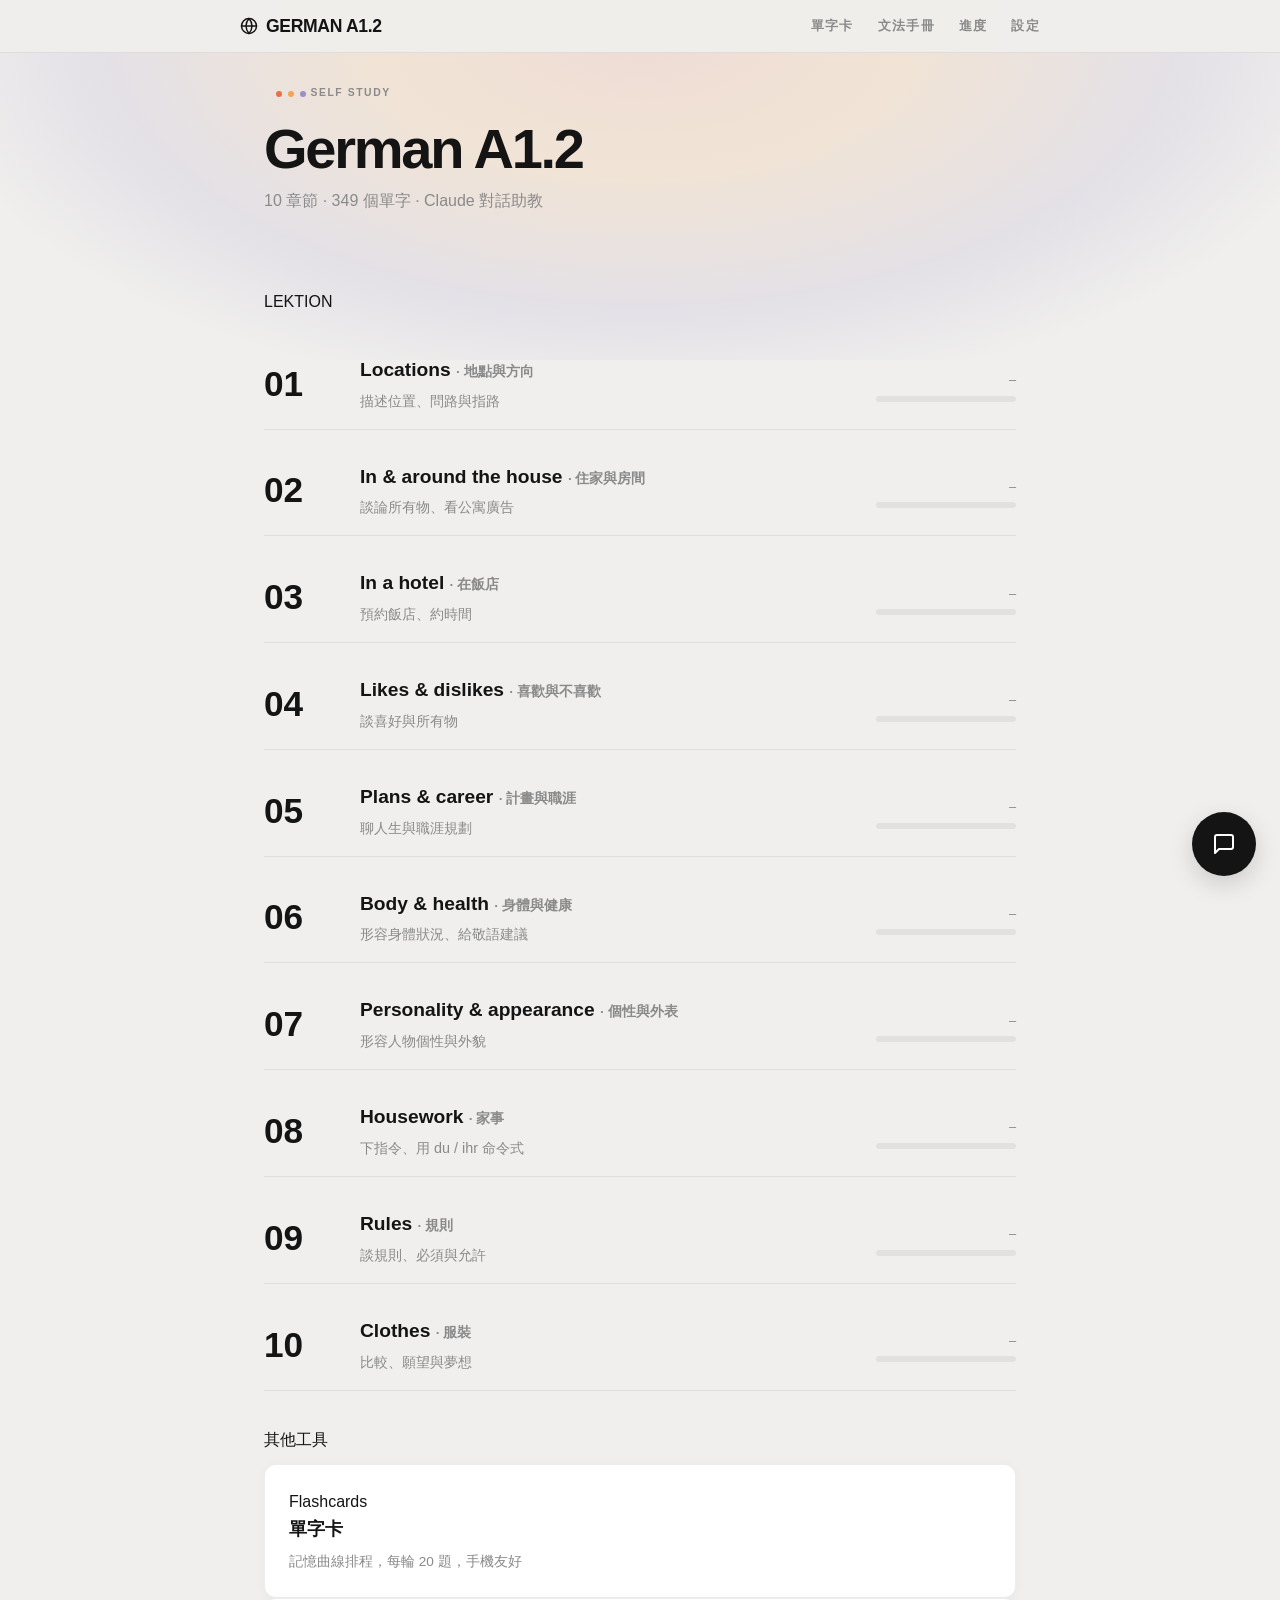
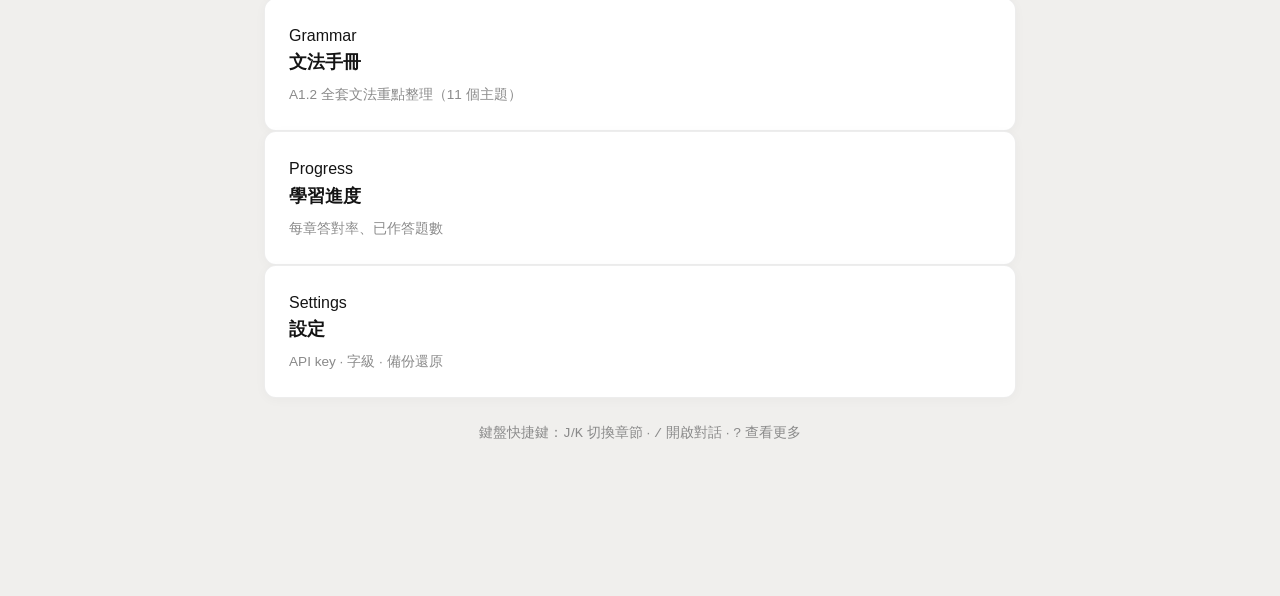
==== commit 4935582d: "fix: grammar table and examples styles, add cache busters" ====
--- a/index.html
+++ b/index.html
@@ -9,7 +9,7 @@
   <meta name="apple-mobile-web-app-capable" content="yes" />
   <meta name="apple-mobile-web-app-title" content="德文 A1.2" />
   <meta name="theme-color" content="#ffffff" />
-  <link rel="stylesheet" href="./assets/css/style.css" />
+  <link rel="stylesheet" href="./assets/css/style.css?v=3" />
 </head>
 <body>
   <div class="hero-bg"></div>
@@ -75,12 +75,12 @@
   <div id="chat-panel" class="chat-panel"></div>
   <div id="toast" class="toast"></div>
 
-  <script src="./assets/js/settings.js"></script>
-  <script src="./assets/js/progress.js"></script>
-  <script src="./assets/js/api.js"></script>
-  <script src="./assets/js/app.js"></script>
-  <script src="./assets/js/chat.js"></script>
-  <script src="./assets/js/keyboard.js"></script>
+  <script src="./assets/js/settings.js?v=3"></script>
+  <script src="./assets/js/progress.js?v=3"></script>
+  <script src="./assets/js/api.js?v=3"></script>
+  <script src="./assets/js/app.js?v=3"></script>
+  <script src="./assets/js/chat.js?v=3"></script>
+  <script src="./assets/js/keyboard.js?v=3"></script>
   <script>
     App.renderChapterGrid(document.getElementById('chapter-grid'));
   </script>
--- a/assets/css/style.css
+++ b/assets/css/style.css
@@ -46,7 +46,7 @@
 
 body {
   margin: 0;
-  font-family: "Taipei Sans TC Beta", sans-serif;
+  font-family: "Taipei Sans TC Beta", -apple-system, BlinkMacSystemFont, "SF Pro TC", "PingFang TC", "Noto Sans TC", "Helvetica Neue", sans-serif;
   background: var(--bg);
   color: var(--text-main);
   line-height: 1.6;
@@ -116,7 +116,7 @@
   position: sticky;
   top: 0;
   z-index: 50;
-  background: transparent;
+  background: rgba(240, 239, 237, 0.95); backdrop-filter: blur(12px); -webkit-backdrop-filter: blur(12px); border-bottom: 1px solid var(--border);
 }
 .site-header-inner {
   max-width: var(--maxw);
@@ -529,7 +529,7 @@
   background: var(--text-main);
   color: #fff;
 }
-table.gtable { width: 100%; border-collapse: collapse; margin: 16px 0; font-size: 0.95rem; }
+table.gtable { width: 100%; border-collapse: collapse; margin: 16px 0; font-size: 0.95rem; display: block; overflow-x: auto; white-space: nowrap; -webkit-overflow-scrolling: touch; }
 table.gtable th, table.gtable td { border: 1px solid var(--border); padding: 12px 16px; text-align: left; }
 table.gtable th { background: var(--bg); font-weight: 700; }
 .examples { margin: 16px 0; padding: 0; list-style: none; }
@@ -540,3 +540,199 @@
   margin: 8px 0;
   border-radius: 0 var(--radius-sm) var(--radius-sm) 0;
 }
+
+/* Hero Section */
+.page-hero {
+  max-width: var(--maxw);
+  margin: 0 auto;
+  padding: 32px 24px 0;
+}
+.hero-eyebrow {
+  font-size: 0.65rem;
+  font-weight: 700;
+  letter-spacing: 0.15em;
+  color: var(--text-muted);
+  text-transform: uppercase;
+  margin-bottom: 16px;
+}
+.hero-title {
+  font-size: 3.5rem;
+  font-weight: 700;
+  margin: 0 0 8px;
+  letter-spacing: -0.04em;
+  line-height: 1.1;
+  color: var(--text-main);
+}
+.hero-sub {
+  font-size: 1rem;
+  color: var(--text-muted);
+  margin: 0 0 32px;
+}
+
+/* Flashcards Setup */
+.fc-section { margin-bottom: 32px; }
+.fc-section h3 {
+  font-size: 0.85rem;
+  font-weight: 700;
+  text-transform: uppercase;
+  letter-spacing: 0.15em;
+  color: var(--text-muted);
+  margin-bottom: 16px;
+}
+.fc-chapter-list { display: flex; flex-direction: column; gap: 8px; }
+.fc-chapter-row {
+  display: flex; align-items: center; gap: 12px;
+  padding: 12px 16px; background: var(--surface);
+  border: 1px solid var(--border); border-radius: var(--radius-md);
+  cursor: pointer; transition: border-color 0.2s;
+}
+.fc-chapter-row:hover { border-color: var(--accent-1); }
+.fc-chapter-row input[type="checkbox"] { margin: 0; width: 18px; height: 18px; flex-shrink: 0; }
+.fc-chapter-row .ch-num { font-weight: 700; color: var(--text-main); font-size: 1.1rem; }
+.fc-chapter-row .ch-name { flex: 1; font-size: 0.95rem; }
+.fc-chapter-row .ch-count { font-size: 0.85rem; color: var(--text-muted); }
+
+.fc-radio-group, .fc-checkbox-group { display: flex; flex-direction: column; gap: 8px; }
+.fc-radio-group label, .fc-checkbox-group label {
+  display: flex; align-items: center; gap: 12px;
+  padding: 12px 16px; background: var(--surface);
+  border: 1px solid var(--border); border-radius: var(--radius-md);
+  cursor: pointer; font-size: 0.95rem;
+}
+.fc-radio-group input, .fc-checkbox-group input { margin: 0; width: 18px; height: 18px; flex-shrink: 0; }
+.fc-quick-actions { margin-top: 12px; display: flex; gap: 8px; }
+.fc-quick-actions button {
+  padding: 6px 12px; border-radius: 99px; border: 1px solid var(--border);
+  background: var(--surface); color: var(--text-main); font-size: 0.75rem; cursor: pointer;
+}
+.fc-start-btn {
+  width: 100%; padding: 16px; background: var(--text-main); color: #fff;
+  border: none; border-radius: var(--radius-lg); font-size: 1.1rem; font-weight: 700;
+  cursor: pointer; margin-top: 16px; display: block;
+}
+.fc-start-btn:disabled { background: var(--border); color: var(--text-muted); cursor: not-allowed; }
+
+/* Responsive adjustments */
+@media (max-width: 640px) {
+  .page-hero { padding: 24px 16px 0; }
+  .hero-title { font-size: 2.8rem; }
+  .fc-chapter-row { flex-wrap: wrap; }
+  .fc-chapter-row .ch-count { width: 100%; text-align: right; margin-top: 4px; }
+}
+
+/* Dialogue Styles */
+.dialogue {
+  display: flex;
+  flex-direction: column;
+  gap: 16px;
+  margin: 24px 0;
+}
+.dialogue .line {
+  display: flex;
+  gap: 16px;
+}
+.dialogue .speaker {
+  font-weight: 700;
+  color: var(--accent-1);
+  min-width: 80px;
+  text-align: right;
+  flex-shrink: 0;
+}
+.dialogue .line > span:last-child {
+  display: flex;
+  flex-direction: column;
+  gap: 4px;
+}
+
+/* Exercise Button Fix */
+.q-actions {
+  display: flex;
+  gap: 8px;
+  flex-wrap: wrap;
+  margin-top: 16px;
+}
+.exercise-question button {
+  font: inherit;
+  font-size: 0.95rem;
+  font-weight: 600;
+  padding: 10px 16px;
+  background: var(--surface);
+  color: var(--text-main);
+  border: 1px solid var(--border);
+  border-radius: 6px;
+  cursor: pointer;
+  flex: 1;
+  min-width: 100px;
+  transition: all 0.2s;
+  letter-spacing: 0.02em;
+}
+.exercise-question button.primary {
+  background: var(--bg);
+  color: var(--text-main);
+  border-color: rgba(0,0,0,0.15);
+}
+.exercise-question button:hover {
+  background: var(--bg);
+}
+.exercise-question button.primary:hover {
+  background: var(--accent-1);
+  border-color: var(--accent-1);
+  color: #fff;
+}
+
+/* Ask Claude Button */
+button.ask-claude {
+  float: right;
+  margin-top: 2px;
+  padding: 6px 14px;
+  font: inherit;
+  font-size: 0.85rem;
+  font-weight: 600;
+  border-radius: 99px;
+  background: var(--surface);
+  color: var(--text-muted);
+  border: 1px solid var(--border);
+  cursor: pointer;
+  transition: all 0.2s;
+}
+button.ask-claude:hover {
+  background: var(--accent-1);
+  color: #fff;
+  border-color: var(--accent-1);
+}
+
+/* Fill Table & Inputs */
+.fill-table {
+  width: 100%;
+  border-collapse: collapse;
+  margin: 16px 0;
+  display: block;
+  overflow-x: auto;
+  white-space: nowrap;
+  -webkit-overflow-scrolling: touch;
+}
+.fill-table th, .fill-table td {
+  padding: 12px;
+  border-bottom: 1px solid var(--border);
+  text-align: left;
+}
+.fill-table .q-input {
+  max-width: 100px;
+  min-width: 60px;
+  width: 100%;
+}
+.q-input {
+  font: inherit;
+  font-size: 1rem;
+  padding: 8px 12px;
+  border: 1px solid var(--border);
+  border-radius: var(--radius-sm);
+  background: var(--bg);
+  color: var(--text-main);
+  transition: border-color 0.2s;
+  box-sizing: border-box;
+}
+.q-input:focus {
+  outline: none;
+  border-color: var(--accent-1);
+}
